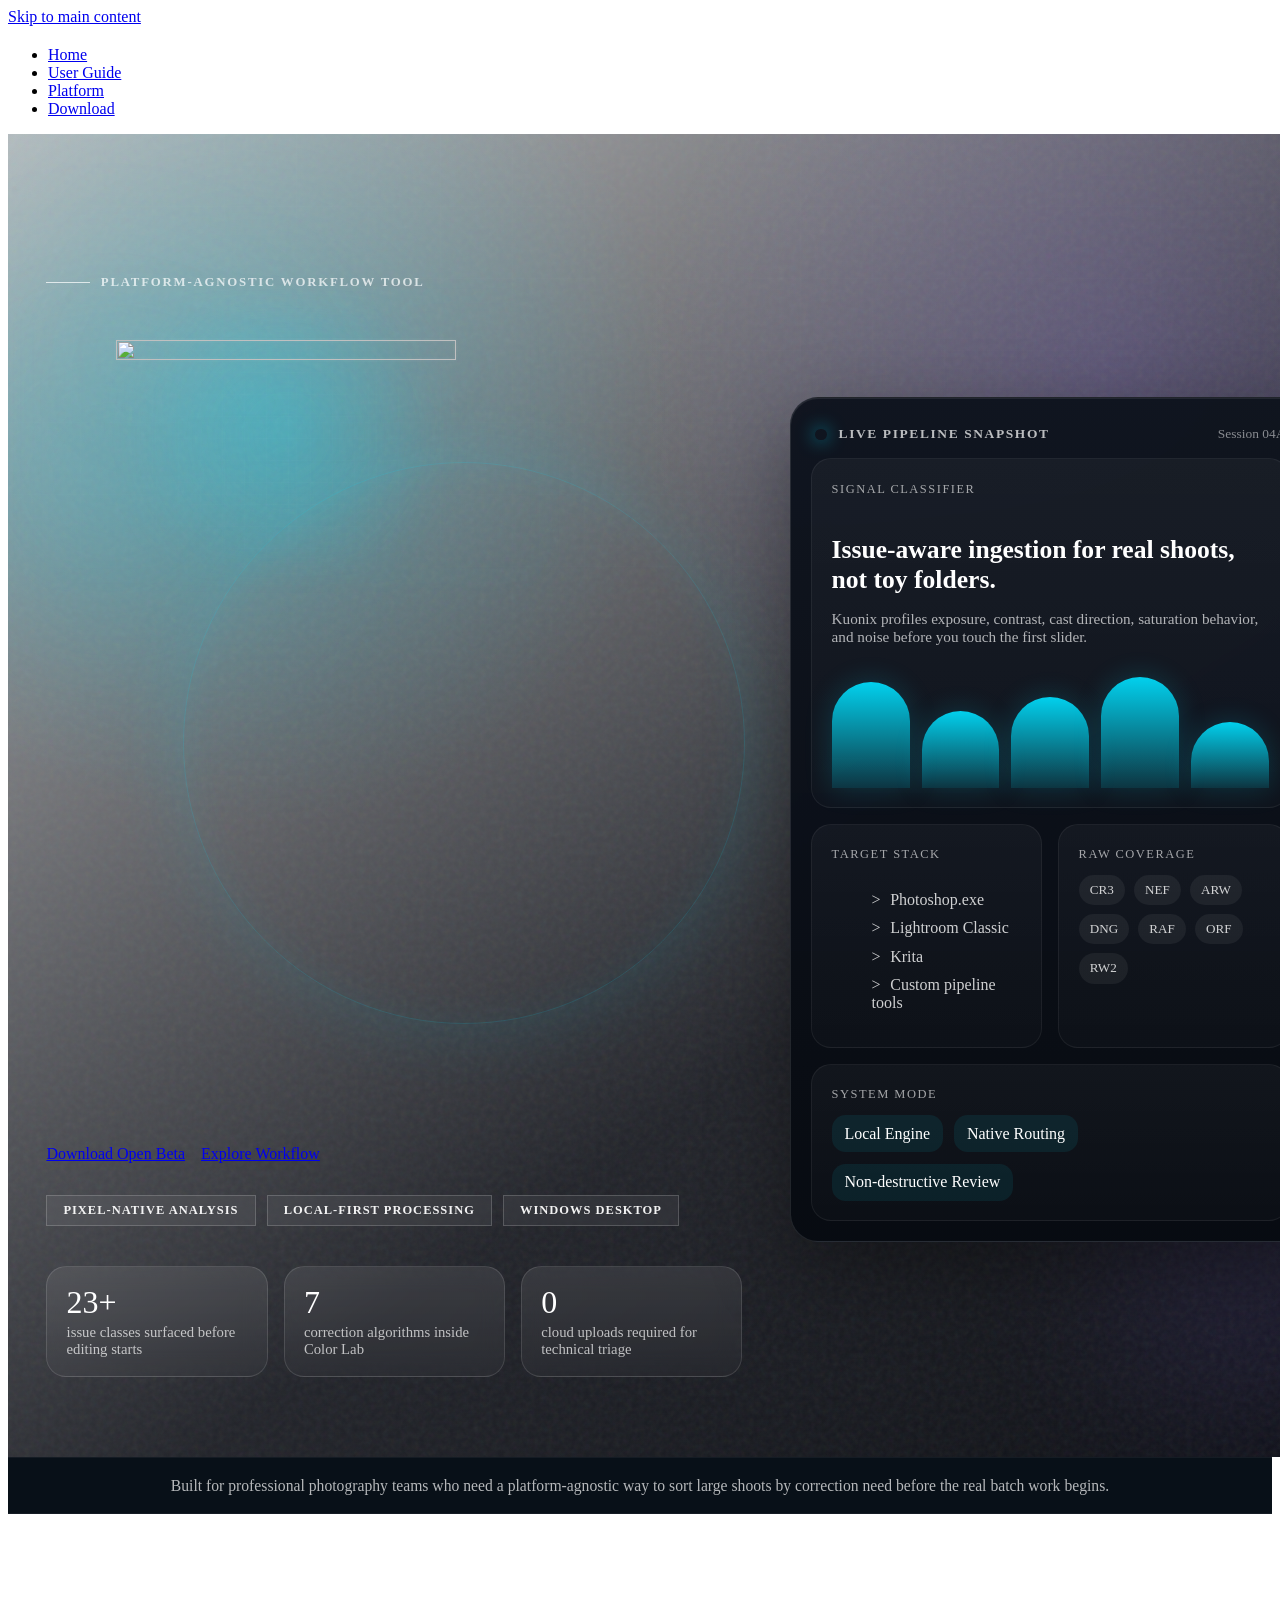
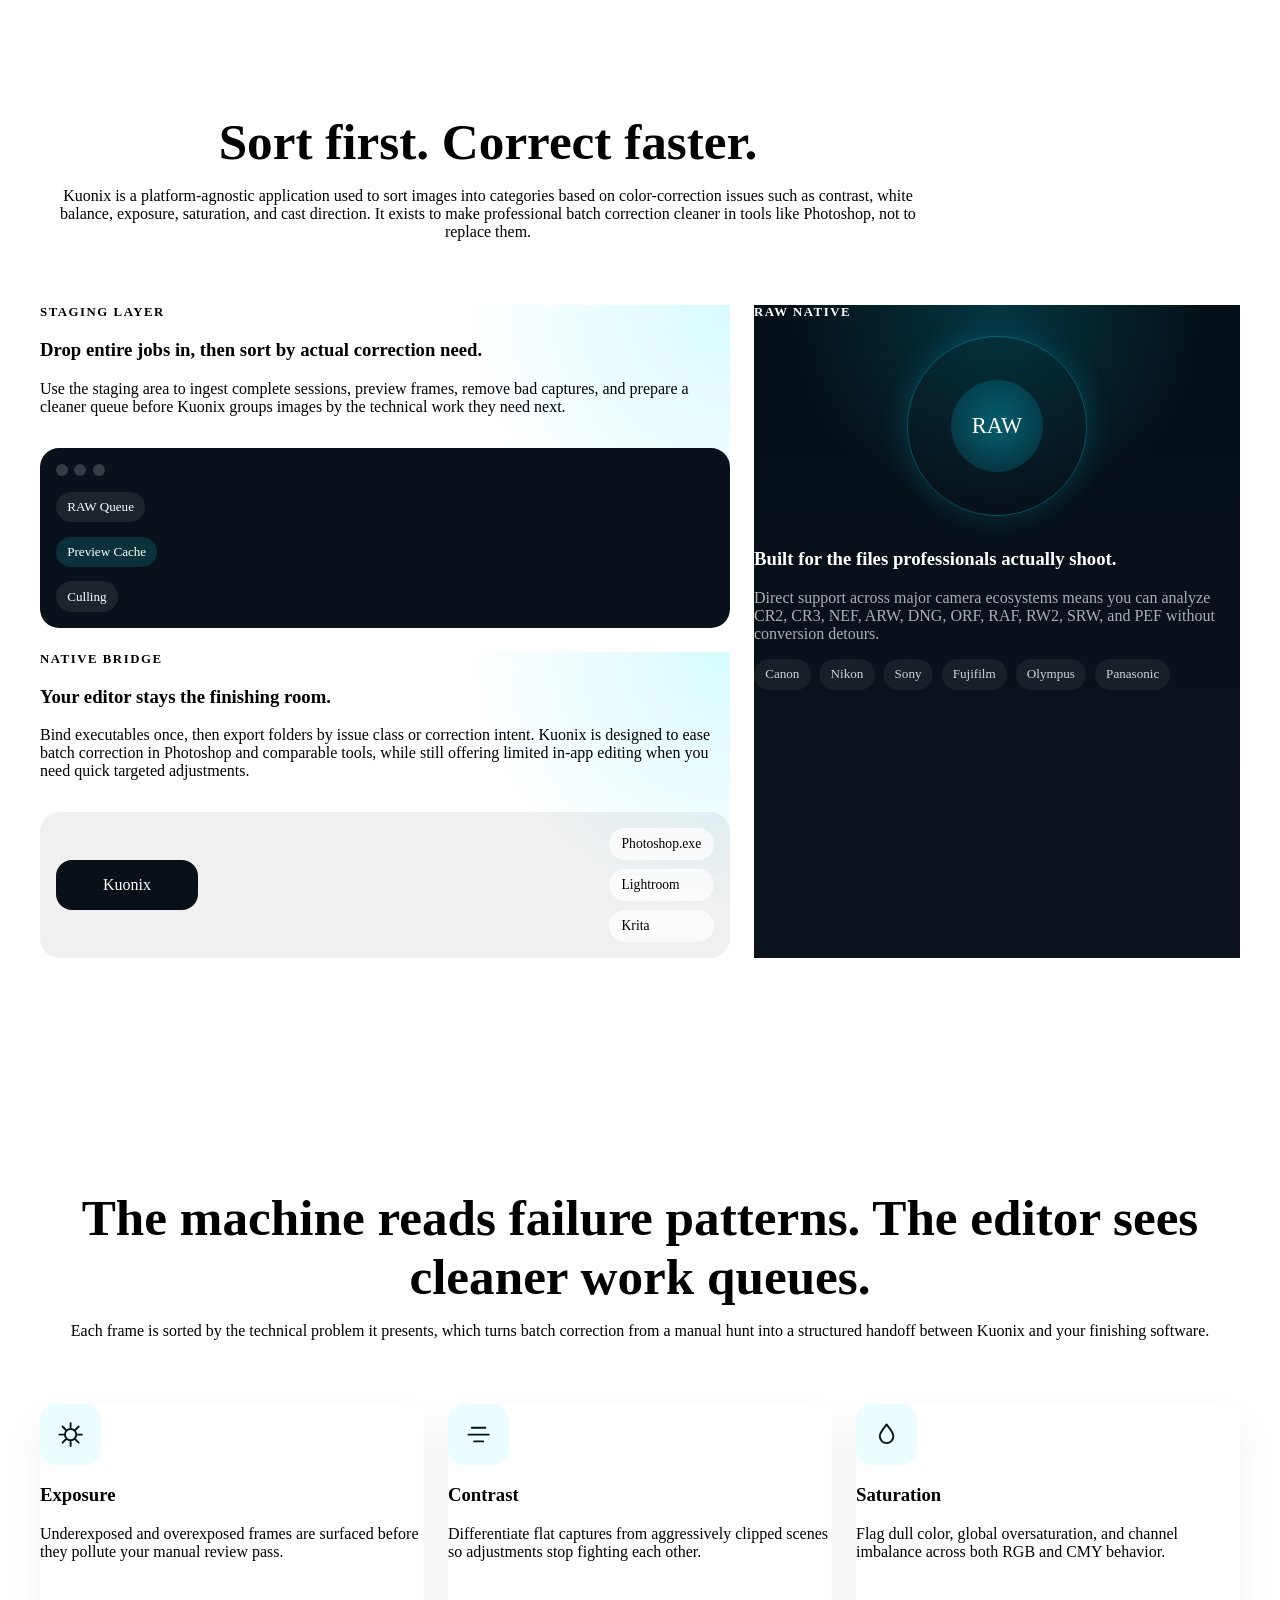
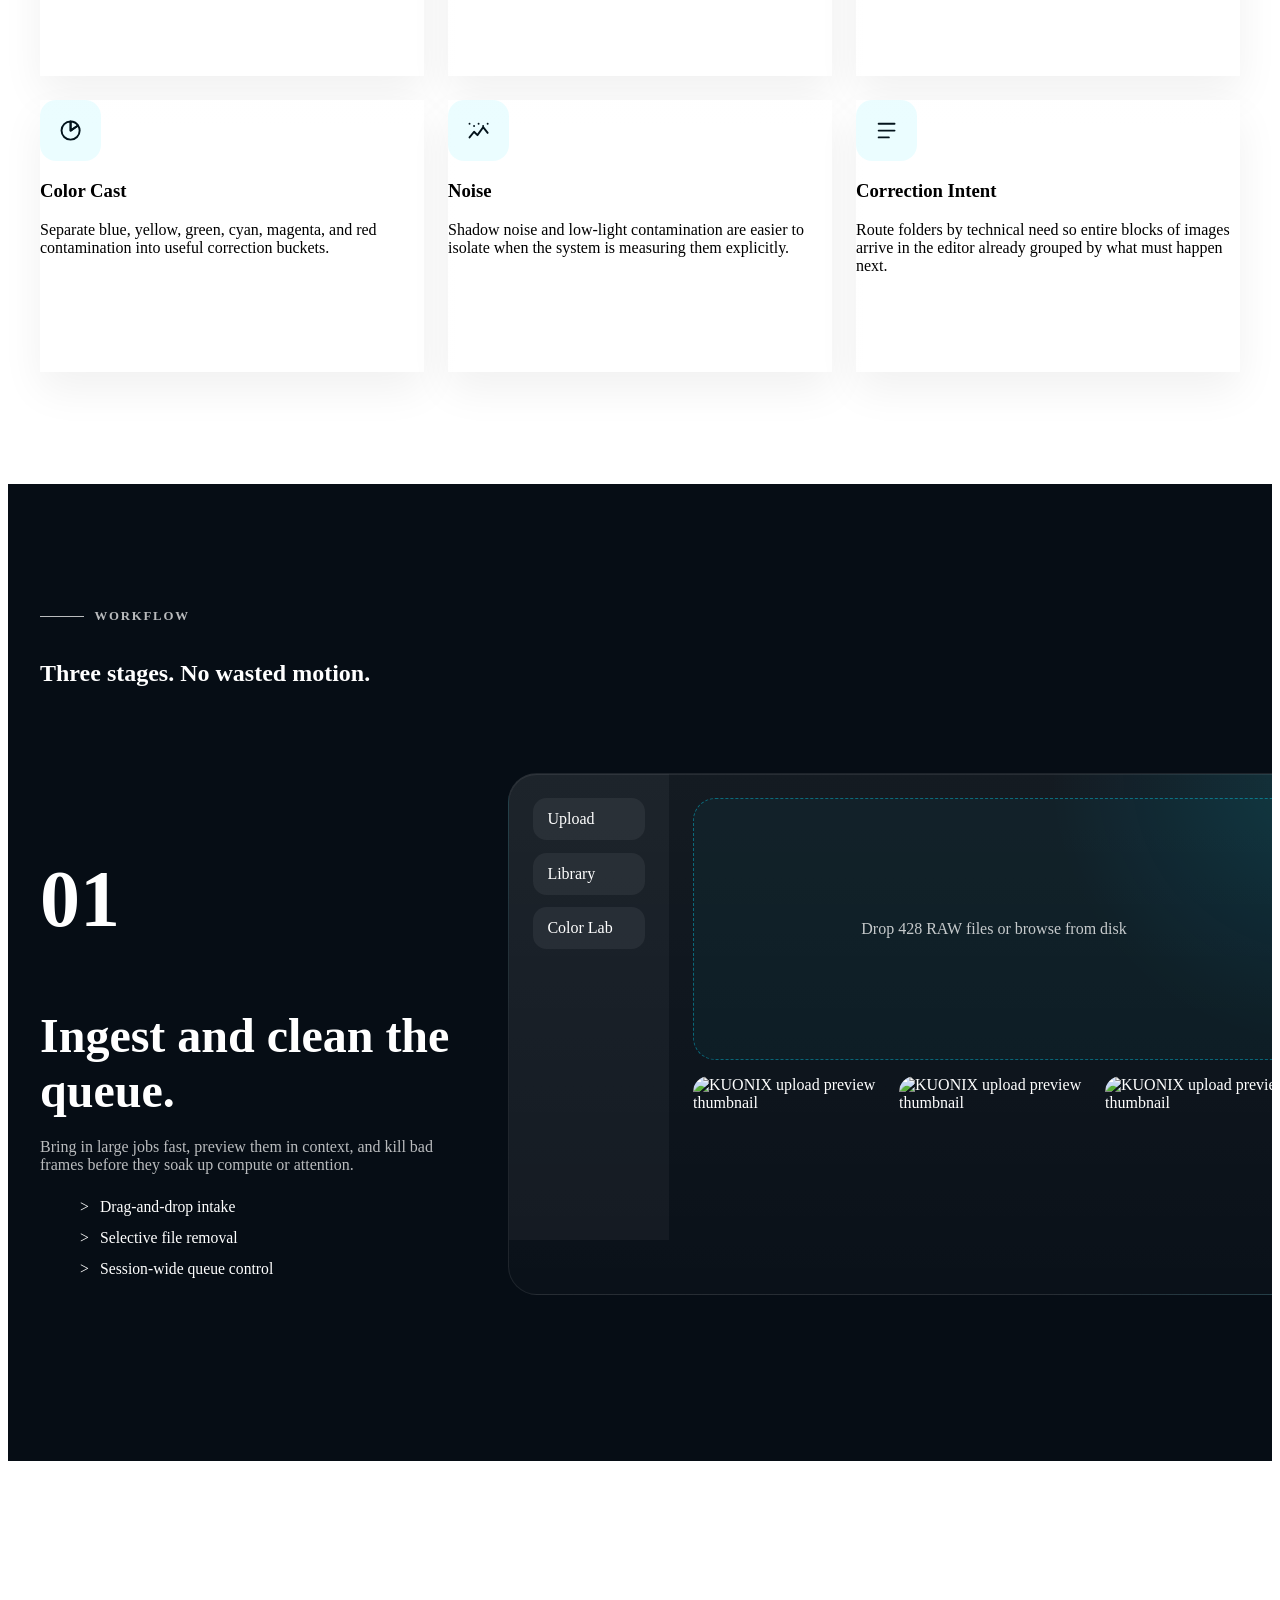
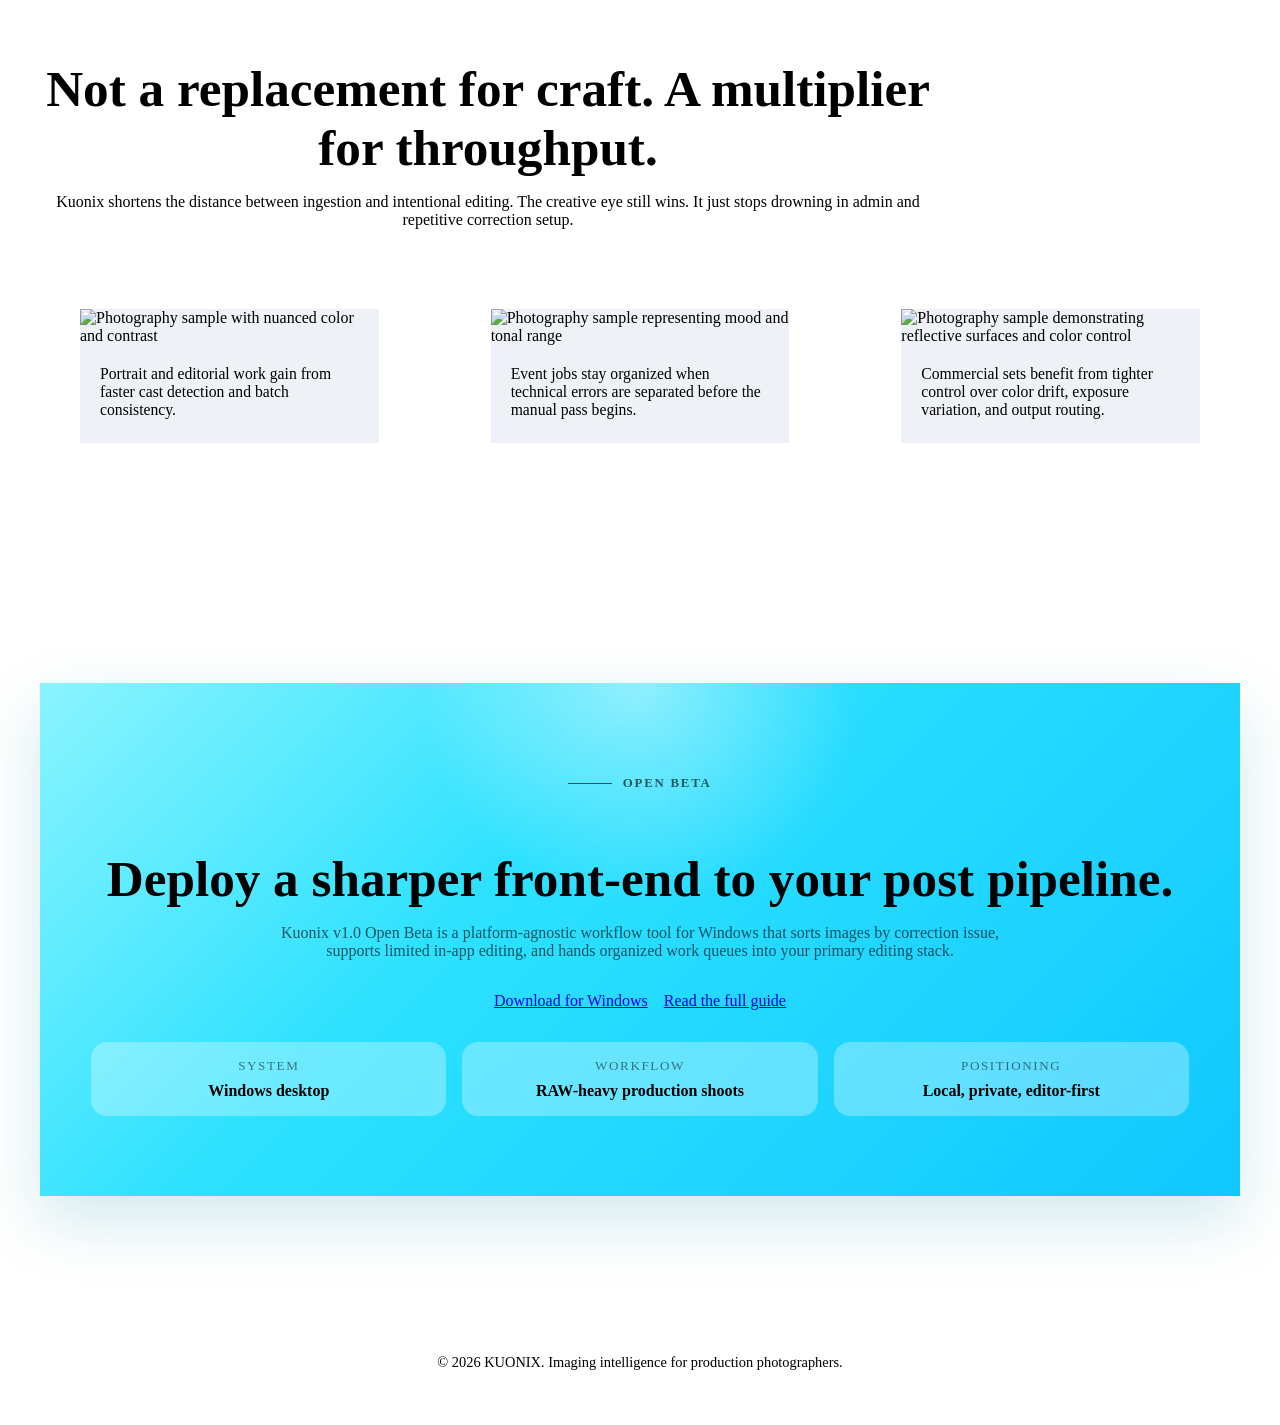
==== index.html @ bd57947f "Refine hero logo animation" ====
<!DOCTYPE html>
<html lang="en">
<head>
    <meta charset="UTF-8">
    <meta name="viewport" content="width=device-width, initial-scale=1.0">

    <meta name="description" content="KUONIX is a platform-agnostic application that sorts images by color-correction needs such as contrast and white balance, helping professional photographers accelerate batch workflows in tools like Photoshop.">
    <meta name="keywords" content="photography workflow, batch correction, photo triage, image analysis, RAW workflow, photographer software">
    <meta name="author" content="KUONIX">
    <meta name="robots" content="index, follow">

    <meta property="og:type" content="website">
    <meta property="og:url" content="https://kuonix.app/">
    <meta property="og:title" content="KUONIX | Imaging Intelligence for High-Volume Photography">
    <meta property="og:description" content="A local-first desktop system for technical triage, issue-aware sorting, and precision correction workflows.">
    <meta property="og:image" content="https://kuonix.app/assets/images/hero/aurora.png">

    <meta property="twitter:card" content="summary_large_image">
    <meta property="twitter:url" content="https://kuonix.app/">
    <meta property="twitter:title" content="KUONIX | Imaging Intelligence for High-Volume Photography">
    <meta property="twitter:description" content="Move from RAW ingestion to editor-ready folders with issue-aware automation.">
    <meta property="twitter:image" content="https://kuonix.app/assets/images/hero/aurora.png">

    <link rel="icon" type="image/x-icon" href="assets/icons/favicon.ico">
    <link rel="icon" type="image/png" sizes="32x32" href="assets/icons/favicon-32x32.png">
    <link rel="icon" type="image/png" sizes="16x16" href="assets/icons/favicon-16x16.png">
    <link rel="apple-touch-icon" href="assets/icons/apple-touch-icon.png">

    <title>KUONIX | Imaging Intelligence for High-Volume Photography</title>

    <link rel="preconnect" href="https://fonts.googleapis.com">
    <link rel="preconnect" href="https://fonts.gstatic.com" crossorigin>
    <link href="https://fonts.googleapis.com/css2?family=Manrope:wght@400;500;600;700;800&family=Sora:wght@500;600;700;800&display=swap" rel="stylesheet">

    <link rel="preload" href="assets/css/main.css" as="style">
    <link rel="preconnect" href="https://cdnjs.cloudflare.com">
    <link rel="dns-prefetch" href="https://cdnjs.cloudflare.com">

    <link rel="stylesheet" href="assets/css/main.css">
    <link rel="stylesheet" href="assets/css/components.css">
    <link rel="stylesheet" href="assets/css/layouts.css">

    <script src="https://cdnjs.cloudflare.com/ajax/libs/gsap/3.12.5/gsap.min.js"
            integrity="sha512-7eHRwcbYkK4d9g/6tD/mhkf++eoTHwpNM9woBxtPUBWm67zeAfFC+HrdoE2GanKeocly/VxeLvIqwvCdk7qScg=="
            crossorigin="anonymous"
            defer></script>
    <script src="https://cdnjs.cloudflare.com/ajax/libs/gsap/3.12.5/ScrollTrigger.min.js"
            integrity="sha512-onMTRKJBKz8M1TnqqDuGBlowlH0ohFzMXYRNebz+yOcc5TQr/zAKsthzhuv0hiyUKEiQEQXEynnXCvNTOk50dg=="
            crossorigin="anonymous"
            defer></script>
    <script type="module" src="assets/js/main.js"></script>

    <script type="application/ld+json">
    {
        "@context": "https://schema.org",
        "@type": "SoftwareApplication",
        "name": "KUONIX",
        "applicationCategory": "DesignApplication",
        "operatingSystem": "Windows",
        "offers": {
            "@type": "Offer",
            "price": "0",
            "priceCurrency": "USD"
        },
        "description": "Platform-agnostic image sorting and correction support for professional photography workflows.",
        "featureList": [
            "Issue-aware batch triage",
            "RAW workflow support",
            "Color correction algorithms",
            "Native editor routing",
            "Local processing pipeline"
        ]
    }
    </script>
</head>
<body>
    <a href="#main-content" class="skip-to-content">Skip to main content</a>

    <nav class="blend-mode site-nav" aria-label="Main navigation" role="navigation">
        <h1 class="logo" aria-label="KUONIX Home">
            <a href="index.html" class="logo-link logo-link--ghost" aria-label="KUONIX Home"></a>
        </h1>
        <ul class="nav-links" role="list">
            <li><a href="index.html" class="nav-link" aria-current="page">Home</a></li>
            <li><a href="guide.html" class="nav-link">User Guide</a></li>
            <li><a href="#platform" class="nav-link">Platform</a></li>
            <li><a href="#download" class="nav-link">Download</a></li>
        </ul>
    </nav>

    <main id="main-content">
        <section class="hero-section" aria-labelledby="hero-heading">
            <div class="hero-bg" aria-hidden="true"></div>
            <div class="hero-gradient" aria-hidden="true"></div>
            <div class="hero-noise" aria-hidden="true"></div>
            <div class="hero-gridlines" aria-hidden="true"></div>
            <div class="hero-orbs" aria-hidden="true">
                <span class="hero-orb hero-orb--a"></span>
                <span class="hero-orb hero-orb--b"></span>
            </div>
            <div class="hero-glow-ring" aria-hidden="true"></div>

            <div class="hero-content">
                <p class="eyebrow">Platform-Agnostic Workflow Tool</p>
                <div class="hero-mark">
                    <div class="hero-logo-float hero-logo-system" aria-hidden="true">
                        <span class="hero-logo-echo hero-logo-echo--a"></span>
                        <span class="hero-logo-echo hero-logo-echo--b"></span>
                        <span class="hero-logo-grid"></span>
                        <span class="hero-logo-beam"></span>
                        <div class="hero-logo-particles">
                            <span class="hero-particle"></span>
                            <span class="hero-particle"></span>
                            <span class="hero-particle"></span>
                            <span class="hero-particle"></span>
                            <span class="hero-particle"></span>
                            <span class="hero-particle"></span>
                            <span class="hero-particle"></span>
                            <span class="hero-particle"></span>
                            <span class="hero-particle"></span>
                            <span class="hero-particle"></span>
                            <span class="hero-particle"></span>
                            <span class="hero-particle"></span>
                        </div>
                        <img class="hero-logo-img hero-logo-img--ghost" src="assets/icons/kuonix.svg" alt="" width="400" height="225" decoding="async">
                        <img class="hero-logo-img" src="assets/icons/kuonix.svg" alt="" width="400" height="225" decoding="async">
                    </div>
                </div>
                <h2 id="hero-heading" class="hero-title">Turn Massive RAW Dumps Into Precision Work Queues.</h2>
                <p class="hero-subtitle">KUONIX sorts images into correction categories like contrast, white balance, exposure, and color cast so professional photographers can move faster through batch workflows in Photoshop and other finishing tools, while still having limited editing controls inside Kuonix itself.</p>
                <div class="hero-actions">
                    <a href="#download" class="btn btn--primary btn--lg">Download Open Beta</a>
                    <a href="guide.html" class="btn btn--secondary btn--lg">Explore Workflow</a>
                </div>
                <p class="hero-tagline">
                    <span class="hero-pill">Pixel-native analysis</span>
                    <span class="hero-pill">Local-first processing</span>
                    <span class="hero-pill">Windows desktop</span>
                </p>

                <div class="hero-metrics" data-reveal="up">
                    <div class="metric-card">
                        <span class="metric-value">23+</span>
                        <span class="metric-label">issue classes surfaced before editing starts</span>
                    </div>
                    <div class="metric-card">
                        <span class="metric-value">7</span>
                        <span class="metric-label">correction algorithms inside Color Lab</span>
                    </div>
                    <div class="metric-card">
                        <span class="metric-value">0</span>
                        <span class="metric-label">cloud uploads required for technical triage</span>
                    </div>
                </div>
            </div>

            <div class="hero-dashboard tech-panel" data-reveal="up">
                <div class="panel-header">
                    <span class="panel-dot"></span>
                    <span class="panel-title">Live Pipeline Snapshot</span>
                    <span class="panel-meta">Session 04A</span>
                </div>
                <div class="dashboard-grid">
                    <article class="dashboard-module dashboard-module--wide">
                        <div class="module-label">Signal Classifier</div>
                        <h3>Issue-aware ingestion for real shoots, not toy folders.</h3>
                        <p>Kuonix profiles exposure, contrast, cast direction, saturation behavior, and noise before you touch the first slider.</p>
                        <div class="signal-bars" aria-hidden="true">
                            <span style="--signal: 88%"></span>
                            <span style="--signal: 64%"></span>
                            <span style="--signal: 76%"></span>
                            <span style="--signal: 92%"></span>
                            <span style="--signal: 55%"></span>
                        </div>
                    </article>
                    <article class="dashboard-module">
                        <div class="module-label">Target Stack</div>
                        <ul class="module-list">
                            <li>Photoshop.exe</li>
                            <li>Lightroom Classic</li>
                            <li>Krita</li>
                            <li>Custom pipeline tools</li>
                        </ul>
                    </article>
                    <article class="dashboard-module">
                        <div class="module-label">RAW Coverage</div>
                        <div class="format-cluster">
                            <span>CR3</span><span>NEF</span><span>ARW</span><span>DNG</span><span>RAF</span><span>ORF</span><span>RW2</span>
                        </div>
                    </article>
                    <article class="dashboard-module dashboard-module--strip">
                        <div class="module-label">System Mode</div>
                        <div class="status-strip">
                            <span>Local Engine</span>
                            <span>Native Routing</span>
                            <span>Non-destructive Review</span>
                        </div>
                    </article>
                </div>
            </div>
        </section>

        <section class="trust-band" aria-label="Product positioning">
            <p>Built for professional photography teams who need a platform-agnostic way to sort large shoots by correction need before the real batch work begins.</p>
        </section>

        <section id="platform" class="hook-section" aria-labelledby="platform-heading">
            <div class="section-header reveal-on-scroll section-header--left">
                <p class="eyebrow">Core Positioning</p>
                <h2 id="platform-heading">Sort first. Correct faster.</h2>
                <p>Kuonix is a platform-agnostic application used to sort images into categories based on color-correction issues such as contrast, white balance, exposure, saturation, and cast direction. It exists to make professional batch correction cleaner in tools like Photoshop, not to replace them.</p>
            </div>

            <div class="bento-grid bento-grid--premium">
                <article class="bento-card card-large tech-card" data-reveal="up">
                    <div class="card-kicker">Staging Layer</div>
                    <h3>Drop entire jobs in, then sort by actual correction need.</h3>
                    <p>Use the staging area to ingest complete sessions, preview frames, remove bad captures, and prepare a cleaner queue before Kuonix groups images by the technical work they need next.</p>
                    <div class="mock-console">
                        <div class="mock-console__top">
                            <span></span><span></span><span></span>
                        </div>
                        <div class="mock-console__body">
                            <div class="mock-row">
                                <span class="mock-chip">RAW Queue</span>
                                <span class="mock-line" style="--w: 74%"></span>
                            </div>
                            <div class="mock-row">
                                <span class="mock-chip mock-chip--accent">Preview Cache</span>
                                <span class="mock-line" style="--w: 91%"></span>
                            </div>
                            <div class="mock-row">
                                <span class="mock-chip">Culling</span>
                                <span class="mock-line" style="--w: 53%"></span>
                            </div>
                        </div>
                    </div>
                </article>

                <article class="bento-card card-tall tech-card tech-card--dark" data-reveal="up">
                    <div class="card-kicker">RAW Native</div>
                    <div class="raw-orbit" aria-hidden="true">
                        <span class="raw-orbit__ring"></span>
                        <span class="raw-orbit__core">RAW</span>
                    </div>
                    <h3>Built for the files professionals actually shoot.</h3>
                    <p>Direct support across major camera ecosystems means you can analyze CR2, CR3, NEF, ARW, DNG, ORF, RAF, RW2, SRW, and PEF without conversion detours.</p>
                    <div class="format-stack">
                        <span>Canon</span>
                        <span>Nikon</span>
                        <span>Sony</span>
                        <span>Fujifilm</span>
                        <span>Olympus</span>
                        <span>Panasonic</span>
                    </div>
                </article>

                <article class="bento-card card-small tech-card" data-reveal="up">
                    <div class="card-kicker">Native Bridge</div>
                    <h3>Your editor stays the finishing room.</h3>
                    <p>Bind executables once, then export folders by issue class or correction intent. Kuonix is designed to ease batch correction in Photoshop and comparable tools, while still offering limited in-app editing when you need quick targeted adjustments.</p>
                    <div class="route-panel">
                        <div class="route-node">
                            <span>Kuonix</span>
                        </div>
                        <div class="route-link"></div>
                        <div class="route-destinations">
                            <span>Photoshop.exe</span>
                            <span>Lightroom</span>
                            <span>Krita</span>
                        </div>
                    </div>
                </article>
            </div>
        </section>

        <section class="signal-section" aria-labelledby="signals-heading">
            <div class="section-header reveal-on-scroll">
                <p class="eyebrow">Detection Matrix</p>
                <h2 id="signals-heading">The machine reads failure patterns. The editor sees cleaner work queues.</h2>
                <p>Each frame is sorted by the technical problem it presents, which turns batch correction from a manual hunt into a structured handoff between Kuonix and your finishing software.</p>
            </div>

            <div class="issue-grid">
                <article class="issue-card issue-card--premium" data-reveal="up">
                    <div class="issue-icon">
                        <svg viewBox="0 0 24 24" aria-hidden="true"><path d="M12 2v4M12 18v4M4.9 4.9l2.8 2.8M16.3 16.3l2.8 2.8M2 12h4M18 12h4M4.9 19.1l2.8-2.8M16.3 7.7l2.8-2.8M12 7a5 5 0 1 0 0 10a5 5 0 0 0 0-10Z"/></svg>
                    </div>
                    <h3>Exposure</h3>
                    <p>Underexposed and overexposed frames are surfaced before they pollute your manual review pass.</p>
                </article>
                <article class="issue-card issue-card--premium" data-reveal="up">
                    <div class="issue-icon">
                        <svg viewBox="0 0 24 24" aria-hidden="true"><path d="M3 12h18M6 6h12M8 18h8"/></svg>
                    </div>
                    <h3>Contrast</h3>
                    <p>Differentiate flat captures from aggressively clipped scenes so adjustments stop fighting each other.</p>
                </article>
                <article class="issue-card issue-card--premium" data-reveal="up">
                    <div class="issue-icon">
                        <svg viewBox="0 0 24 24" aria-hidden="true"><path d="M12 3c3 4 6 7.2 6 10.5A6 6 0 0 1 6 13.5C6 10.2 9 7 12 3Z"/></svg>
                    </div>
                    <h3>Saturation</h3>
                    <p>Flag dull color, global oversaturation, and channel imbalance across both RGB and CMY behavior.</p>
                </article>
                <article class="issue-card issue-card--premium" data-reveal="up">
                    <div class="issue-icon">
                        <svg viewBox="0 0 24 24" aria-hidden="true"><path d="M12 4a8 8 0 1 0 8 8c0-1.7-.5-3.2-1.4-4.5L12 12V4Z"/><path d="M12 4v8l6.6-4.5A8 8 0 0 0 12 4Z"/></svg>
                    </div>
                    <h3>Color Cast</h3>
                    <p>Separate blue, yellow, green, cyan, magenta, and red contamination into useful correction buckets.</p>
                </article>
                <article class="issue-card issue-card--premium" data-reveal="up">
                    <div class="issue-icon">
                        <svg viewBox="0 0 24 24" aria-hidden="true"><path d="M4 18l4-5l3 3l5-7l4 5"/><path d="M4 6h.01M8 8h.01M12 6h.01M16 8h.01M20 6h.01"/></svg>
                    </div>
                    <h3>Noise</h3>
                    <p>Shadow noise and low-light contamination are easier to isolate when the system is measuring them explicitly.</p>
                </article>
                <article class="issue-card issue-card--premium" data-reveal="up">
                    <div class="issue-icon">
                        <svg viewBox="0 0 24 24" aria-hidden="true"><path d="M5 6h14M5 12h14M5 18h9"/></svg>
                    </div>
                    <h3>Correction Intent</h3>
                    <p>Route folders by technical need so entire blocks of images arrive in the editor already grouped by what must happen next.</p>
                </article>
            </div>
        </section>

        <section class="workflow-section workflow-section--premium" aria-labelledby="workflow-heading">
            <div class="workflow-intro reveal-on-scroll">
                <p class="eyebrow">Workflow</p>
                <h2 id="workflow-heading">Three stages. No wasted motion.</h2>
            </div>
            <div class="workflow-container">
                <article class="workflow-step">
                    <div class="step-content">
                        <div class="step-text">
                            <h3>01</h3>
                            <h4>Ingest and clean the queue.</h4>
                            <p>Bring in large jobs fast, preview them in context, and kill bad frames before they soak up compute or attention.</p>
                            <ul class="step-list">
                                <li>Drag-and-drop intake</li>
                                <li>Selective file removal</li>
                                <li>Session-wide queue control</li>
                            </ul>
                        </div>
                        <div class="step-visual step-visual--panel">
                            <div class="workflow-ui">
                                <div class="workflow-ui__sidebar">
                                    <span>Upload</span>
                                    <span>Library</span>
                                    <span>Color Lab</span>
                                </div>
                                <div class="workflow-ui__main">
                                    <div class="dropzone-shell">Drop 428 RAW files or browse from disk</div>
                                    <div class="thumb-strip">
                                        <img src="assets/images/gallery/baker.jpg" alt="KUONIX upload preview thumbnail">
                                        <img src="assets/images/gallery/flower.jpg" alt="KUONIX upload preview thumbnail">
                                        <img src="assets/images/gallery/street.jpg" alt="KUONIX upload preview thumbnail">
                                    </div>
                                </div>
                            </div>
                        </div>
                    </div>
                </article>
                <article class="workflow-step">
                    <div class="step-content">
                        <div class="step-text">
                            <h3>02</h3>
                            <h4>Detect and separate technical problems.</h4>
                            <p>Kuonix inspects the pixels, assigns issue classes, and turns a massive unstructured folder into manageable groups.</p>
                            <ul class="step-list">
                                <li>Issue overlays on thumbnails</li>
                                <li>Category-aware batch sorting</li>
                                <li>Fast review by correction need</li>
                            </ul>
                        </div>
                        <div class="step-visual step-visual--panel">
                            <div class="analysis-board">
                                <div class="analysis-board__head">
                                    <span>Image Diagnostics</span>
                                    <span>248 frames classified</span>
                                </div>
                                <div class="analysis-tags">
                                    <span>Underexposed</span>
                                    <span>Blue Cast</span>
                                    <span>Noise</span>
                                    <span>Low Contrast</span>
                                </div>
                                <div class="analysis-grid">
                                    <img src="assets/images/gallery/transfer.jpg" alt="KUONIX classified image">
                                    <img src="assets/images/gallery/on car.jpg" alt="KUONIX classified image">
                                    <img src="assets/images/gallery/street.jpg" alt="KUONIX classified image">
                                    <img src="assets/images/gallery/flower.jpg" alt="KUONIX classified image">
                                </div>
                            </div>
                        </div>
                    </div>
                </article>
                <article class="workflow-step">
                    <div class="step-content">
                        <div class="step-text">
                            <h3>03</h3>
                            <h4>Route the right folders into the right finishers.</h4>
                            <p>Export into issue-specific folders and open them directly in native editing software with launch preferences already configured.</p>
                            <ul class="step-list">
                                <li>Issue-specific folder output</li>
                                <li>Native executable binding</li>
                                <li>Optional admin launch mode</li>
                            </ul>
                        </div>
                        <div class="step-visual step-visual--panel">
                            <div class="export-grid">
                                <div class="export-card">
                                    <span class="export-card__title">Destination</span>
                                    <strong>D:\Clients\Mayfair\Sorted</strong>
                                </div>
                                <div class="export-card">
                                    <span class="export-card__title">Editor Path</span>
                                    <strong>C:\Program Files\Adobe\Photoshop\photoshop.exe</strong>
                                </div>
                                <div class="export-card export-card--accent">
                                    <span class="export-card__title">Output Schema</span>
                                    <strong>Exposure / Cast / Noise / Saturation</strong>
                                </div>
                            </div>
                        </div>
                    </div>
                </article>
            </div>
        </section>

        <section class="gallery-section" aria-labelledby="gallery-heading">
            <div class="section-header reveal-on-scroll section-header--left">
                <p class="eyebrow">Visual Outcome</p>
                <h2 id="gallery-heading">Not a replacement for craft. A multiplier for throughput.</h2>
                <p>Kuonix shortens the distance between ingestion and intentional editing. The creative eye still wins. It just stops drowning in admin and repetitive correction setup.</p>
            </div>

            <div class="gallery-grid gallery-grid--triple">
                <figure class="gallery-img gallery-img--captioned" data-reveal="up">
                    <img src="assets/images/gallery/flower.jpg" alt="Photography sample with nuanced color and contrast">
                    <figcaption>Portrait and editorial work gain from faster cast detection and batch consistency.</figcaption>
                </figure>
                <figure class="gallery-img gallery-img--captioned" data-reveal="up">
                    <img src="assets/images/gallery/transfer.jpg" alt="Photography sample representing mood and tonal range">
                    <figcaption>Event jobs stay organized when technical errors are separated before the manual pass begins.</figcaption>
                </figure>
                <figure class="gallery-img gallery-img--captioned" data-reveal="up">
                    <img src="assets/images/gallery/on car.jpg" alt="Photography sample demonstrating reflective surfaces and color control">
                    <figcaption>Commercial sets benefit from tighter control over color drift, exposure variation, and output routing.</figcaption>
                </figure>
            </div>
        </section>

        <section class="download-section" id="download" aria-labelledby="download-heading">
            <div class="cta-box reveal-on-scroll scroll-target">
                <p class="eyebrow eyebrow--dark">Open Beta</p>
                <h2 id="download-heading" class="cta-box__title">Deploy a sharper front-end to your post pipeline.</h2>
                <p class="cta-box__lede">Kuonix v1.0 Open Beta is a platform-agnostic workflow tool for Windows that sorts images by correction issue, supports limited in-app editing, and hands organized work queues into your primary editing stack.</p>
                <div class="hero-actions hero-actions--center">
                    <a href="#" class="cta-btn cta-btn--pulse">Download for Windows</a>
                    <a href="guide.html" class="btn btn--ghost-dark">Read the full guide</a>
                </div>
                <div class="requirements-grid">
                    <div>
                        <span class="requirements-label">System</span>
                        <strong>Windows desktop</strong>
                    </div>
                    <div>
                        <span class="requirements-label">Workflow</span>
                        <strong>RAW-heavy production shoots</strong>
                    </div>
                    <div>
                        <span class="requirements-label">Positioning</span>
                        <strong>Local, private, editor-first</strong>
                    </div>
                </div>
            </div>
        </section>
    </main>

    <footer class="site-footer" role="contentinfo">
        <p>&copy; 2026 KUONIX. Imaging intelligence for production photographers.</p>
    </footer>
</body>
</html>
---- assets/css/layouts.css ----
/* ===== KUONIX LAYOUTS ===== */
/* Page-specific layout styles */

.eyebrow {
    display: inline-flex;
    align-items: center;
    gap: 0.65rem;
    margin-bottom: 1rem;
    font-size: 0.8rem;
    font-weight: 700;
    letter-spacing: 0.14em;
    text-transform: uppercase;
    color: rgba(255, 255, 255, 0.72);
}

.eyebrow::before {
    content: '';
    width: 2.75rem;
    height: 1px;
    background: currentColor;
}

.eyebrow--dark {
    color: rgba(0, 0, 0, 0.6);
}

.section-header--left {
    text-align: left;
    max-width: 56rem;
}

.site-footer {
    text-align: center;
    padding: 2rem;
    color: var(--text-muted);
    font-size: 0.9rem;
}

/* ===== HERO SECTION ===== */
.hero-section {
    min-height: 100vh;
    min-height: 100dvh;
    width: 100%;
    display: grid;
    grid-template-columns: minmax(0, 1.1fr) minmax(360px, 520px);
    gap: 3rem;
    align-items: center;
    position: relative;
    overflow: hidden;
    color: white;
    padding: 8rem clamp(1.5rem, 3vw, 3rem) 5rem;
}

.hero-bg {
    position: absolute;
    inset: 0;
    background-image: url('../images/hero/aurora.png');
    background-size: cover;
    background-position: center;
    background-repeat: no-repeat;
    z-index: 1;
    filter: brightness(0.35) saturate(1.15);
    transform: scale(1.04);
}

.hero-gradient {
    position: absolute;
    inset: 0;
    z-index: 2;
    background:
        radial-gradient(circle at 18% 20%, rgba(0, 224, 255, 0.22) 0%, transparent 28%),
        radial-gradient(circle at 82% 18%, rgba(142, 99, 255, 0.18) 0%, transparent 30%),
        linear-gradient(145deg, rgba(6, 9, 16, 0.28) 0%, rgba(3, 5, 12, 0.88) 64%, rgba(2, 4, 10, 0.96) 100%);
    pointer-events: none;
}

.hero-noise {
    position: absolute;
    inset: 0;
    z-index: 3;
    opacity: 0.07;
    pointer-events: none;
    background-image: url("data:image/svg+xml,%3Csvg viewBox='0 0 256 256' xmlns='http://www.w3.org/2000/svg'%3E%3Cfilter id='n'%3E%3CfeTurbulence type='fractalNoise' baseFrequency='0.85' numOctaves='4' stitchTiles='stitch'/%3E%3C/filter%3E%3Crect width='100%25' height='100%25' filter='url(%23n)'/%3E%3C/svg%3E");
}

.hero-gridlines {
    position: absolute;
    inset: 0;
    z-index: 3;
    opacity: 0.18;
    background-image:
        linear-gradient(rgba(255, 255, 255, 0.06) 1px, transparent 1px),
        linear-gradient(90deg, rgba(255, 255, 255, 0.06) 1px, transparent 1px);
    background-size: 72px 72px;
    mask-image: linear-gradient(180deg, rgba(0, 0, 0, 0.9), transparent 85%);
    pointer-events: none;
}

.hero-orbs {
    position: absolute;
    inset: 0;
    z-index: 4;
    pointer-events: none;
    overflow: hidden;
}

.hero-orb {
    position: absolute;
    border-radius: 50%;
    filter: blur(90px);
    opacity: 0.55;
    animation: hero-orb-drift 18s ease-in-out infinite;
}

.hero-orb--a {
    width: min(55vw, 420px);
    height: min(55vw, 420px);
    top: 10%;
    left: -8%;
    background: radial-gradient(circle, rgba(0, 224, 255, 0.45) 0%, transparent 70%);
}

.hero-orb--b {
    width: min(45vw, 360px);
    height: min(45vw, 360px);
    bottom: 0;
    right: -6%;
    background: radial-gradient(circle, rgba(143, 110, 255, 0.38) 0%, transparent 70%);
    animation-delay: -7s;
    animation-duration: 22s;
}

@keyframes hero-orb-drift {
    0%, 100% { transform: translate(0, 0) scale(1); }
    50% { transform: translate(4%, 6%) scale(1.08); }
}

.hero-glow-ring {
    position: absolute;
    width: min(72vw, 560px);
    height: min(72vw, 560px);
    border-radius: 50%;
    z-index: 5;
    top: 46%;
    left: 34%;
    transform: translate(-50%, -50%);
    border: 1px solid rgba(0, 224, 255, 0.22);
    box-shadow:
        0 0 80px rgba(0, 224, 255, 0.15),
        inset 0 0 40px rgba(0, 224, 255, 0.08);
    pointer-events: none;
    opacity: 0.72;
    animation: hero-ring-pulse 3.4s ease-in-out infinite;
}

@keyframes hero-ring-pulse {
    0%, 100% {
        transform: translate(-50%, -50%) scale(1);
        opacity: 0.52;
    }
    50% {
        transform: translate(-50%, -50%) scale(1.07);
        opacity: 0.78;
    }
}

.hero-content,
.hero-dashboard {
    z-index: 6;
    position: relative;
}

.hero-content {
    max-width: 48rem;
}

.hero-mark {
    margin-bottom: 2rem;
    display: flex;
    justify-content: flex-start;
}

.hero-logo-float {
    will-change: transform;
}

.hero-logo-system {
    position: relative;
    display: grid;
    place-items: center;
    width: min(72vw, 480px);
    min-height: 260px;
    isolation: isolate;
}

.hero-logo-echo,
.hero-logo-grid,
.hero-logo-beam,
.hero-logo-particles {
    position: absolute;
    inset: 0;
    pointer-events: none;
}

.hero-logo-echo {
    border-radius: 1.75rem;
    border: 1px solid rgba(255, 255, 255, 0.08);
    background: radial-gradient(circle, rgba(0, 224, 255, 0.12), transparent 62%);
    filter: blur(8px);
}

.hero-logo-echo--a {
    transform: scale(0.94);
}

.hero-logo-echo--b {
    transform: scale(1.08);
    border-color: rgba(0, 224, 255, 0.16);
}

.hero-logo-grid {
    opacity: 0.24;
    background-image:
        linear-gradient(rgba(255, 255, 255, 0.08) 1px, transparent 1px),
        linear-gradient(90deg, rgba(255, 255, 255, 0.08) 1px, transparent 1px);
    background-size: 22px 22px;
    mask-image: radial-gradient(circle at center, rgba(0, 0, 0, 0.95), transparent 82%);
}

.hero-logo-beam {
    left: -18%;
    right: -18%;
    width: auto;
    background: linear-gradient(90deg, transparent, rgba(255, 255, 255, 0.02), rgba(0, 224, 255, 0.3), rgba(255, 255, 255, 0.02), transparent);
    transform: skewX(-20deg) translateX(-120%);
    filter: blur(12px);
    opacity: 0.72;
}

.hero-logo-particles {
    z-index: 1;
    overflow: visible;
}

.hero-particle {
    position: absolute;
    top: 50%;
    left: 50%;
    width: 0.45rem;
    height: 0.45rem;
    margin: -0.225rem 0 0 -0.225rem;
    border-radius: 50%;
    background: radial-gradient(circle, rgba(152, 241, 255, 0.95) 0%, rgba(0, 224, 255, 0.72) 45%, rgba(0, 224, 255, 0) 72%);
    box-shadow: 0 0 14px rgba(0, 224, 255, 0.4);
    opacity: 0;
    filter: blur(0.4px);
}

.hero-logo-img {
    position: relative;
    z-index: 2;
    width: min(68vw, 340px);
    height: auto;
    filter: drop-shadow(0 0 40px rgba(0, 224, 255, 0.42)) drop-shadow(0 20px 60px rgba(0, 0, 0, 0.4));
}

.hero-logo-img--ghost {
    position: absolute;
    z-index: 1;
    opacity: 0.24;
    mix-blend-mode: screen;
    filter: blur(1.5px) drop-shadow(0 0 55px rgba(0, 224, 255, 0.3));
}

.hero-title {
    max-width: 14ch;
    font-size: clamp(3rem, 7vw, 6.25rem);
    font-weight: 800;
    margin-bottom: 1.25rem;
    opacity: 0;
    transform: translateY(50px);
    line-height: 0.98;
    text-shadow: 0 8px 40px rgba(0, 0, 0, 0.35);
}

.hero-subtitle {
    max-width: 42rem;
    font-size: clamp(1.05rem, 2.1vw, 1.35rem);
    font-weight: 400;
    opacity: 0;
    transform: translateY(30px);
    color: rgba(255, 255, 255, 0.82);
}

.hero-actions {
    display: flex;
    flex-wrap: wrap;
    gap: 1rem;
    margin-top: 2rem;
}

.hero-actions--center {
    justify-content: center;
}

.hero-tagline {
    display: flex;
    flex-wrap: wrap;
    gap: 0.7rem;
    margin-top: 2rem;
}

.hero-pill {
    display: inline-block;
    padding: 0.45rem 1rem;
    font-size: 0.78rem;
    font-weight: 700;
    letter-spacing: 0.08em;
    text-transform: uppercase;
    color: rgba(255, 255, 255, 0.94);
    border: 1px solid rgba(255, 255, 255, 0.18);
    border-radius: var(--radius-full);
    background: rgba(255, 255, 255, 0.06);
    backdrop-filter: blur(12px);
    animation: hero-pill-glow 4s ease-in-out infinite;
}

.hero-pill:nth-child(2) { animation-delay: 0.6s; }
.hero-pill:nth-child(3) { animation-delay: 1.2s; }

@keyframes hero-pill-glow {
    0%, 100% {
        border-color: rgba(255, 255, 255, 0.18);
        box-shadow: 0 0 0 rgba(0, 224, 255, 0);
    }
    50% {
        border-color: rgba(0, 224, 255, 0.45);
        box-shadow: 0 0 24px rgba(0, 224, 255, 0.18);
    }
}

.hero-metrics {
    display: grid;
    grid-template-columns: repeat(3, minmax(0, 1fr));
    gap: 1rem;
    margin-top: 2.5rem;
}

.metric-card {
    padding: 1.15rem 1.2rem;
    border-radius: 1.25rem;
    border: 1px solid rgba(255, 255, 255, 0.12);
    background: linear-gradient(180deg, rgba(255, 255, 255, 0.09), rgba(255, 255, 255, 0.03));
    backdrop-filter: blur(12px);
}

.metric-value {
    display: block;
    color: white;
    font-family: var(--font-display);
    font-size: 2rem;
    line-height: 1;
    margin-bottom: 0.4rem;
}

.metric-label {
    display: block;
    color: rgba(255, 255, 255, 0.7);
    font-size: 0.92rem;
}

.trust-band {
    padding: 1.15rem 2rem;
    background: #081018;
    border-top: 1px solid rgba(255, 255, 255, 0.05);
    border-bottom: 1px solid rgba(255, 255, 255, 0.05);
}

.trust-band p {
    max-width: 68rem;
    margin: 0 auto;
    text-align: center;
    color: rgba(255, 255, 255, 0.7);
    font-size: 0.98rem;
}

.tech-panel {
    border: 1px solid rgba(255, 255, 255, 0.1);
    border-radius: 1.75rem;
    background:
        linear-gradient(180deg, rgba(16, 22, 32, 0.86), rgba(7, 11, 18, 0.92)),
        rgba(8, 12, 18, 0.88);
    box-shadow:
        0 30px 80px rgba(0, 0, 0, 0.35),
        inset 0 1px 0 rgba(255, 255, 255, 0.08);
    backdrop-filter: blur(18px);
}

.hero-dashboard {
    padding: 1.25rem;
}

.panel-header {
    display: flex;
    align-items: center;
    gap: 0.75rem;
    padding: 0.5rem 0.25rem 1rem;
    color: rgba(255, 255, 255, 0.72);
    font-size: 0.84rem;
}

.panel-dot {
    width: 0.7rem;
    height: 0.7rem;
    border-radius: 50%;
    background: var(--accent-cyan);
    box-shadow: 0 0 18px rgba(0, 224, 255, 0.7);
}

.panel-title {
    font-weight: 700;
    text-transform: uppercase;
    letter-spacing: 0.12em;
}

.panel-meta {
    margin-left: auto;
    opacity: 0.7;
}

.dashboard-grid {
    display: grid;
    grid-template-columns: repeat(2, minmax(0, 1fr));
    gap: 1rem;
}

.dashboard-module {
    min-height: 10rem;
    padding: 1.2rem;
    border-radius: 1.25rem;
    border: 1px solid rgba(255, 255, 255, 0.06);
    background: linear-gradient(180deg, rgba(255, 255, 255, 0.04), rgba(255, 255, 255, 0.02));
}

.dashboard-module--wide {
    grid-column: 1 / -1;
}

.dashboard-module--strip {
    grid-column: 1 / -1;
    min-height: auto;
}

.module-label {
    display: inline-block;
    margin-bottom: 0.8rem;
    color: rgba(255, 255, 255, 0.62);
    font-size: 0.78rem;
    letter-spacing: 0.12em;
    text-transform: uppercase;
}

.dashboard-module h3 {
    margin-bottom: 0.8rem;
    font-size: 1.6rem;
    color: white;
}

.dashboard-module p {
    font-size: 0.95rem;
    color: rgba(255, 255, 255, 0.68);
}

.signal-bars {
    display: grid;
    grid-template-columns: repeat(5, minmax(0, 1fr));
    gap: 0.75rem;
    align-items: end;
    height: 7.5rem;
    margin-top: 1.35rem;
}

.signal-bars span {
    display: block;
    height: var(--signal);
    border-radius: 999px 999px 0 0;
    background: linear-gradient(180deg, rgba(0, 224, 255, 0.92), rgba(0, 224, 255, 0.16));
    box-shadow: 0 0 28px rgba(0, 224, 255, 0.18);
}

.module-list {
    list-style: none;
    display: grid;
    gap: 0.65rem;
    color: rgba(255, 255, 255, 0.8);
}

.module-list li::before {
    content: '>';
    margin-right: 0.6rem;
    color: var(--accent-cyan);
}

.format-cluster,
.format-stack {
    display: flex;
    flex-wrap: wrap;
    gap: 0.55rem;
}

.format-cluster span,
.format-stack span {
    padding: 0.45rem 0.7rem;
    border-radius: 999px;
    background: rgba(255, 255, 255, 0.06);
    color: rgba(255, 255, 255, 0.8);
    font-size: 0.82rem;
}

.status-strip {
    display: flex;
    flex-wrap: wrap;
    gap: 0.7rem;
}

.status-strip span {
    padding: 0.6rem 0.8rem;
    border-radius: 0.85rem;
    background: rgba(0, 224, 255, 0.08);
    color: white;
}

/* ===== SECTION HEADER ===== */
.section-header {
    margin-bottom: 4rem;
    text-align: center;
}

.section-header h2 {
    font-size: clamp(2.5rem, 4vw, 4.25rem);
    margin-bottom: 1rem;
}

/* ===== PLATFORM SECTION ===== */
.hook-section,
.signal-section,
.gallery-section,
.download-section {
    padding: 7rem 2rem;
}

.hook-section,
.signal-section,
.gallery-section {
    max-width: 1400px;
    margin: 0 auto;
}

.bento-grid {
    display: grid;
    grid-template-columns: repeat(12, 1fr);
    grid-template-rows: repeat(2, minmax(280px, auto));
    gap: 1.5rem;
}

.card-large { grid-column: span 7; }
.card-tall { grid-column: span 5; grid-row: span 2; }
.card-small { grid-column: span 7; }

.tech-card {
    background:
        radial-gradient(circle at top right, rgba(0, 224, 255, 0.16), transparent 35%),
        linear-gradient(180deg, rgba(255, 255, 255, 0.88), rgba(255, 255, 255, 0.72));
}

.tech-card--dark {
    background:
        radial-gradient(circle at top, rgba(0, 224, 255, 0.18), transparent 30%),
        linear-gradient(180deg, #051018, #0b121b 80%);
    color: white;
}

.tech-card--dark p {
    color: rgba(255, 255, 255, 0.66);
}

.card-kicker {
    margin-bottom: 1rem;
    color: var(--accent-cyan);
    font-size: 0.8rem;
    font-weight: 700;
    text-transform: uppercase;
    letter-spacing: 0.12em;
}

.mock-console {
    margin-top: 2rem;
    padding: 1rem;
    border-radius: 1.2rem;
    background: #09121a;
    color: white;
}

.mock-console__top {
    display: flex;
    gap: 0.4rem;
    margin-bottom: 1rem;
}

.mock-console__top span {
    width: 0.75rem;
    height: 0.75rem;
    border-radius: 50%;
    background: rgba(255, 255, 255, 0.18);
}

.mock-console__body {
    display: grid;
    gap: 0.9rem;
}

.mock-row {
    display: grid;
    grid-template-columns: auto 1fr;
    gap: 1rem;
    align-items: center;
}

.mock-chip {
    padding: 0.45rem 0.7rem;
    border-radius: 999px;
    background: rgba(255, 255, 255, 0.08);
    font-size: 0.82rem;
}

.mock-chip--accent {
    background: rgba(0, 224, 255, 0.15);
    color: var(--accent-cyan);
}

.mock-line {
    height: 0.85rem;
    width: var(--w);
    border-radius: 999px;
    background: linear-gradient(90deg, var(--accent-cyan), rgba(255, 255, 255, 0.08));
}

.raw-orbit {
    position: relative;
    display: grid;
    place-items: center;
    width: 180px;
    height: 180px;
    margin: 1rem auto 2rem;
}

.raw-orbit__ring {
    position: absolute;
    inset: 0;
    border-radius: 50%;
    border: 1px solid rgba(0, 224, 255, 0.3);
    box-shadow: 0 0 30px rgba(0, 224, 255, 0.18);
}

.raw-orbit__core {
    width: 92px;
    height: 92px;
    border-radius: 50%;
    display: grid;
    place-items: center;
    background: radial-gradient(circle, rgba(0, 224, 255, 0.32), rgba(0, 224, 255, 0.08));
    color: white;
    font-family: var(--font-display);
    font-size: 1.4rem;
}

.route-panel {
    display: flex;
    align-items: center;
    gap: 1rem;
    margin-top: 2rem;
    padding: 1rem;
    border-radius: 1.25rem;
    background: rgba(8, 15, 24, 0.06);
}

.route-node {
    min-width: 110px;
    padding: 1rem;
    border-radius: 1rem;
    background: #081018;
    color: white;
    text-align: center;
}

.route-link {
    flex: 1;
    height: 2px;
    background: linear-gradient(90deg, var(--accent-cyan), rgba(0, 224, 255, 0.08));
}

.route-destinations {
    display: grid;
    gap: 0.55rem;
}

.route-destinations span {
    padding: 0.5rem 0.8rem;
    border-radius: 999px;
    background: rgba(255, 255, 255, 0.72);
    font-size: 0.85rem;
}

/* ===== ISSUE GRID ===== */
.signal-section {
    padding-top: 2rem;
}

.issue-grid {
    display: grid;
    grid-template-columns: repeat(3, minmax(0, 1fr));
    gap: 1.5rem;
}

.issue-card--premium {
    min-height: 17rem;
    background:
        linear-gradient(180deg, rgba(255, 255, 255, 0.95), rgba(255, 255, 255, 0.78));
    box-shadow: 0 18px 40px rgba(0, 0, 0, 0.06);
}

.issue-icon {
    width: 3.8rem;
    height: 3.8rem;
    display: grid;
    place-items: center;
    margin-bottom: 1.2rem;
    border-radius: 1rem;
    background: rgba(0, 224, 255, 0.08);
    color: #03131b;
}

.issue-icon svg {
    width: 1.7rem;
    height: 1.7rem;
    stroke: currentColor;
    stroke-width: 1.7;
    fill: none;
    stroke-linecap: round;
    stroke-linejoin: round;
}

/* ===== WORKFLOW ===== */
.workflow-section {
    position: relative;
    overflow: hidden;
    background: #060d15;
    color: white;
}

.workflow-section--premium {
    padding: 7rem 0;
}

.workflow-intro {
    max-width: 1400px;
    margin: 0 auto 2rem;
    padding: 0 2rem;
}

.workflow-container {
    display: flex;
    flex-wrap: nowrap;
    width: 100%;
}

.workflow-step {
    width: 100vw;
    padding: 0 2rem;
    flex: 0 0 100vw;
}

.step-content {
    display: grid;
    grid-template-columns: minmax(0, 420px) minmax(0, 1fr);
    gap: 3rem;
    align-items: center;
    max-width: 1400px;
    min-height: 70vh;
    margin: 0 auto;
}

.step-text h3 {
    font-size: clamp(3rem, 8vw, 5rem);
    color: var(--accent-cyan);
    margin-bottom: 1rem;
}

.step-text h4 {
    font-size: clamp(2rem, 4vw, 3rem);
    margin-bottom: 1.25rem;
}

.step-text p {
    color: rgba(255, 255, 255, 0.72);
}

.step-list {
    list-style: none;
    display: grid;
    gap: 0.8rem;
    margin-top: 1.5rem;
}

.step-list li {
    color: white;
    font-size: 0.98rem;
}

.step-list li::before {
    content: '>';
    margin-right: 0.7rem;
    color: var(--accent-cyan);
}

.step-visual {
    min-height: 520px;
    border-radius: 1.8rem;
    overflow: hidden;
    position: relative;
}

.step-visual--panel {
    background:
        radial-gradient(circle at top right, rgba(0, 224, 255, 0.12), transparent 28%),
        linear-gradient(180deg, rgba(255, 255, 255, 0.06), rgba(255, 255, 255, 0.02));
    border: 1px solid rgba(255, 255, 255, 0.08);
    box-shadow: inset 0 1px 0 rgba(255, 255, 255, 0.08);
}

.workflow-ui,
.analysis-board,
.export-grid {
    height: 100%;
}

.workflow-ui {
    display: grid;
    grid-template-columns: 160px 1fr;
}

.workflow-ui__sidebar {
    display: grid;
    gap: 0.8rem;
    align-content: start;
    padding: 1.5rem;
    background: rgba(255, 255, 255, 0.04);
}

.workflow-ui__sidebar span {
    padding: 0.75rem 0.9rem;
    border-radius: 0.85rem;
    background: rgba(255, 255, 255, 0.06);
}

.workflow-ui__main {
    padding: 1.5rem;
}

.dropzone-shell {
    min-height: 260px;
    border: 1px dashed rgba(0, 224, 255, 0.38);
    border-radius: 1.4rem;
    display: grid;
    place-items: center;
    color: rgba(255, 255, 255, 0.76);
    background: rgba(0, 224, 255, 0.04);
}

.thumb-strip {
    display: grid;
    grid-template-columns: repeat(3, minmax(0, 1fr));
    gap: 1rem;
    margin-top: 1rem;
}

.thumb-strip img,
.analysis-grid img {
    width: 100%;
    height: 140px;
    object-fit: cover;
    border-radius: 1rem;
}

.thumb-strip img:nth-child(2) {
    object-position: center 14%;
}

.analysis-board {
    padding: 1.5rem;
}

.analysis-board__head {
    display: flex;
    justify-content: space-between;
    gap: 1rem;
    color: rgba(255, 255, 255, 0.72);
    margin-bottom: 1rem;
}

.analysis-tags {
    display: flex;
    flex-wrap: wrap;
    gap: 0.75rem;
    margin-bottom: 1rem;
}

.analysis-tags span {
    padding: 0.55rem 0.8rem;
    border-radius: 999px;
    background: rgba(0, 224, 255, 0.08);
    color: white;
    font-size: 0.85rem;
}

.analysis-grid {
    display: grid;
    grid-template-columns: repeat(2, minmax(0, 1fr));
    gap: 1rem;
}

.export-grid {
    display: grid;
    gap: 1rem;
    padding: 1.5rem;
    align-content: center;
}

.export-card {
    padding: 1.2rem;
    border-radius: 1.2rem;
    background: rgba(255, 255, 255, 0.05);
}

.export-card--accent {
    background: rgba(0, 224, 255, 0.08);
}

.export-card__title {
    display: block;
    color: rgba(255, 255, 255, 0.64);
    font-size: 0.82rem;
    text-transform: uppercase;
    letter-spacing: 0.12em;
    margin-bottom: 0.45rem;
}

/* ===== GALLERY ===== */
.gallery-section {
    background: var(--card-bg);
}

.gallery-grid {
    display: grid;
    gap: 2rem;
}

.gallery-grid--triple {
    grid-template-columns: repeat(3, minmax(0, 1fr));
}

.gallery-img {
    border-radius: var(--radius-lg);
    overflow: hidden;
    position: relative;
    background: #eef2f6;
}

.gallery-img img {
    width: 100%;
    height: 460px;
    object-fit: cover;
    transition: transform 0.45s ease;
}

.gallery-img--captioned figcaption {
    padding: 1.25rem 1.25rem 1.5rem;
    color: var(--text-main);
    font-size: 0.98rem;
}

/* ===== CTA BOX ===== */
.cta-box {
    text-align: center;
    padding: 5rem clamp(1.5rem, 4vw, 4rem);
    background:
        radial-gradient(circle at top, rgba(255, 255, 255, 0.46), transparent 28%),
        linear-gradient(135deg, #8af4ff 0%, #2de1ff 38%, #11c8ff 100%);
    border-radius: var(--radius-lg);
    max-width: 1100px;
    margin: 0 auto;
    box-shadow: 0 25px 60px rgba(0, 140, 165, 0.18);
}

.cta-box h2,
.cta-box__title {
    font-size: clamp(2rem, 4vw, 3.4rem);
    margin-bottom: 1rem;
    color: var(--text-main);
}

.cta-box p,
.cta-box__lede {
    max-width: 48rem;
    margin-left: auto;
    margin-right: auto;
    color: rgba(0, 0, 0, 0.62);
}

.requirements-grid {
    display: grid;
    grid-template-columns: repeat(3, minmax(0, 1fr));
    gap: 1rem;
    margin-top: 2rem;
}

.requirements-grid > div {
    padding: 1rem;
    border-radius: 1rem;
    background: rgba(255, 255, 255, 0.3);
}

.requirements-label {
    display: block;
    margin-bottom: 0.45rem;
    font-size: 0.82rem;
    text-transform: uppercase;
    letter-spacing: 0.12em;
    color: rgba(0, 0, 0, 0.5);
}

/* ===== GUIDE ===== */
.guide-page {
    background:
        radial-gradient(circle at top left, rgba(0, 224, 255, 0.07), transparent 26%),
        linear-gradient(180deg, #eef4f8, #f6f9fb 35%, #eef2f5 100%);
}

.guide-hero {
    position: relative;
    display: grid;
    grid-template-columns: minmax(0, 1fr) minmax(280px, 380px);
    gap: 2rem;
    align-items: end;
    padding: 10rem 3rem 4rem;
}

.guide-hero--premium::before {
    content: '';
    position: absolute;
    inset: 0 0 auto;
    height: 560px;
    background:
        radial-gradient(circle at 18% 24%, rgba(0, 224, 255, 0.16), transparent 30%),
        radial-gradient(circle at 78% 10%, rgba(130, 110, 255, 0.12), transparent 28%);
    pointer-events: none;
}

.guide-hero__content,
.guide-hero__panel {
    position: relative;
    z-index: 1;
}

.guide-hero h1 {
    max-width: 11ch;
    font-size: clamp(3rem, 6vw, 5.5rem);
    line-height: 0.98;
    margin-bottom: 1rem;
}

.guide-hero p {
    max-width: 42rem;
    font-size: 1.1rem;
}

.guide-hero__panel {
    padding: 1.25rem;
}

.guide-hero__stats {
    display: grid;
    grid-template-columns: repeat(2, minmax(0, 1fr));
    gap: 0.9rem;
}

.guide-hero__stats div {
    padding: 1rem;
    border-radius: 1.1rem;
    background: rgba(255, 255, 255, 0.04);
}

.guide-hero__stats strong {
    display: block;
    color: white;
    font-size: 1.35rem;
}

.guide-hero__stats span {
    color: rgba(255, 255, 255, 0.68);
}

.guide-container {
    max-width: 1400px;
    margin: 0 auto;
    padding: 1rem 3rem 4rem;
    display: grid;
    grid-template-columns: 280px minmax(0, 1fr);
    gap: 2rem;
}

.guide-sidebar {
    position: sticky;
    top: 110px;
    align-self: start;
    display: grid;
    gap: 1rem;
}

.sidebar-section {
    padding: 1.25rem;
    border-radius: 1.4rem;
    background: rgba(255, 255, 255, 0.7);
    border: 1px solid rgba(0, 0, 0, 0.05);
    box-shadow: 0 18px 40px rgba(0, 0, 0, 0.05);
}

.sidebar-title {
    margin-bottom: 0.85rem;
    font-size: 0.95rem;
    letter-spacing: 0.08em;
    text-transform: uppercase;
}

.sidebar-links {
    list-style: none;
    display: grid;
    gap: 0.45rem;
}

.sidebar-links a {
    display: block;
    padding: 0.7rem 0.8rem;
    border-radius: 0.85rem;
    color: var(--text-muted);
    font-size: 0.95rem;
}

.sidebar-links a.active,
.sidebar-links a:hover {
    background: rgba(0, 224, 255, 0.08);
    color: var(--text-main);
}

.guide-content {
    display: grid;
    gap: 2rem;
}

.content-section {
    scroll-margin-top: 120px;
}

.subsection {
    padding: 2rem;
    background: rgba(255, 255, 255, 0.78);
    border-radius: var(--radius-lg);
    border: 1px solid rgba(0, 0, 0, 0.05);
    box-shadow: 0 18px 40px rgba(0, 0, 0, 0.05);
}

.subsection-title {
    font-size: 1.8rem;
    margin-bottom: 1rem;
}

.feature-grid {
    display: grid;
    grid-template-columns: repeat(auto-fit, minmax(240px, 1fr));
    gap: 1.25rem;
    margin-top: 2rem;
}

.feature-card--premium {
    background: rgba(255, 255, 255, 0.74);
    box-shadow: 0 12px 30px rgba(0, 0, 0, 0.05);
}

.workflow-diagram {
    display: grid;
    grid-template-columns: repeat(3, minmax(0, 1fr));
    gap: 1rem;
    margin: 2rem 0;
}

.workflow-diagram .workflow-step {
    width: auto;
    padding: 0;
    flex: initial;
}

.workflow-diagram .workflow-step h4 {
    margin-bottom: 0.4rem;
    font-size: 1.2rem;
}

.step-number {
    width: 3.5rem;
    height: 3.5rem;
    border-radius: 50%;
    display: grid;
    place-items: center;
    margin-bottom: 1rem;
    font-weight: 700;
    color: white;
    background: linear-gradient(135deg, #12d9ff, #0ca4ff);
}

.guide-shell,
.lab-preview,
.taxonomy-grid,
.settings-grid,
.guide-shell__body,
.algorithm-grid {
    margin-top: 1.5rem;
}

.guide-shell {
    border-radius: 1.4rem;
    overflow: hidden;
    background: #081018;
}

.guide-shell__header {
    display: flex;
    justify-content: space-between;
    gap: 1rem;
    padding: 1rem 1.2rem;
    color: rgba(255, 255, 255, 0.68);
    border-bottom: 1px solid rgba(255, 255, 255, 0.08);
}

.guide-shell__body {
    padding: 1.2rem;
}

.guide-shell__dropzone {
    min-height: 220px;
    border-radius: 1.2rem;
    border: 1px dashed rgba(0, 224, 255, 0.42);
    display: grid;
    place-items: center;
    color: rgba(255, 255, 255, 0.78);
    background: rgba(0, 224, 255, 0.04);
}

.guide-shell__thumbs {
    display: grid;
    grid-template-columns: repeat(3, minmax(0, 1fr));
    gap: 1rem;
    margin-top: 1rem;
}

.guide-shell__thumbs img {
    width: 100%;
    height: 150px;
    object-fit: cover;
    border-radius: 1rem;
}

.guide-shell__thumbs img:nth-child(2) {
    object-position: center 14%;
}

.lab-preview {
    display: grid;
    grid-template-columns: 1fr auto 1fr;
    gap: 1rem;
    align-items: stretch;
    padding: 1rem;
    border-radius: 1.4rem;
    background: #081018;
}

.lab-preview__pane {
    position: relative;
}

.lab-preview__pane span {
    position: absolute;
    top: 0.9rem;
    left: 0.9rem;
    z-index: 1;
    padding: 0.45rem 0.7rem;
    border-radius: 999px;
    background: rgba(0, 0, 0, 0.45);
    color: white;
    font-size: 0.8rem;
}

.lab-preview__pane img {
    width: 100%;
    height: 320px;
    object-fit: cover;
    border-radius: 1rem;
}

.lab-preview__divider {
    width: 2px;
    background: linear-gradient(180deg, transparent, rgba(0, 224, 255, 0.55), transparent);
}

.algorithm-grid {
    display: grid;
    grid-template-columns: repeat(2, minmax(0, 1fr));
    gap: 1rem;
}

.algorithm-card {
    padding: 1.25rem;
    border-radius: 1.2rem;
    background: rgba(0, 0, 0, 0.03);
}

.algorithm-card--highlight {
    background: linear-gradient(135deg, rgba(0, 224, 255, 0.12), rgba(255, 255, 255, 0.85));
}

.taxonomy-grid,
.settings-grid {
    display: grid;
    grid-template-columns: repeat(2, minmax(0, 1fr));
    gap: 1rem;
}

.taxonomy-grid > div,
.settings-card {
    padding: 1rem 1.1rem;
    border-radius: 1rem;
    background: rgba(0, 0, 0, 0.03);
}

.taxonomy-grid strong,
.settings-card strong {
    display: block;
    color: var(--text-main);
}

.taxonomy-grid span,
.settings-card__label {
    color: var(--text-muted);
    font-size: 0.92rem;
}

.operations-list {
    display: grid;
    gap: 1rem;
}

/* ===== RESPONSIVE ===== */
@media (prefers-reduced-motion: reduce) {
    .hero-orb,
    .hero-glow-ring,
    .hero-pill {
        animation: none;
    }
}

@media (max-width: 1180px) {
    .hero-section,
    .guide-hero {
        grid-template-columns: 1fr;
    }

    .hero-dashboard {
        max-width: 720px;
    }

    .issue-grid,
    .gallery-grid--triple,
    .requirements-grid {
        grid-template-columns: repeat(2, minmax(0, 1fr));
    }

    .step-content {
        grid-template-columns: 1fr;
        min-height: auto;
        padding: 3rem 0;
    }
}

@media (max-width: 1024px) {
    .bento-grid {
        grid-template-columns: 1fr;
        grid-template-rows: auto;
    }

    .card-large,
    .card-tall,
    .card-small {
        grid-column: span 1;
        grid-row: span 1;
    }

    .workflow-section {
        padding: 5rem 0;
    }

    .workflow-container {
        flex-direction: column;
    }

    .workflow-step {
        width: 100%;
        flex: initial;
        padding: 0 1.5rem;
    }

    .guide-container {
        grid-template-columns: 1fr;
        padding: 1rem 1.5rem 3rem;
    }

    .guide-sidebar {
        position: static;
    }
}

@media (max-width: 768px) {
    .hero-section {
        padding: 7rem 1.25rem 4rem;
    }

    .hero-mark {
        justify-content: center;
    }

    .hero-content,
    .section-header--left,
    .workflow-intro {
        text-align: center;
    }

    .hero-actions,
    .hero-tagline {
        justify-content: center;
    }

    .hero-metrics,
    .issue-grid,
    .gallery-grid--triple,
    .requirements-grid,
    .algorithm-grid,
    .taxonomy-grid,
    .settings-grid,
    .workflow-diagram {
        grid-template-columns: 1fr;
    }

    .dashboard-grid,
    .workflow-ui,
    .guide-shell__thumbs,
    .thumb-strip,
    .analysis-grid {
        grid-template-columns: 1fr;
    }

    .hook-section,
    .signal-section,
    .gallery-section,
    .download-section,
    .guide-hero {
        padding-left: 1.25rem;
        padding-right: 1.25rem;
    }

    .guide-hero {
        padding-top: 8rem;
    }

    .hero-glow-ring {
        left: 50%;
        top: 24%;
        width: min(86vw, 420px);
        height: min(86vw, 420px);
    }

    .route-panel,
    .lab-preview {
        grid-template-columns: 1fr;
        flex-direction: column;
    }

    .route-link,
    .lab-preview__divider {
        display: none;
    }
}
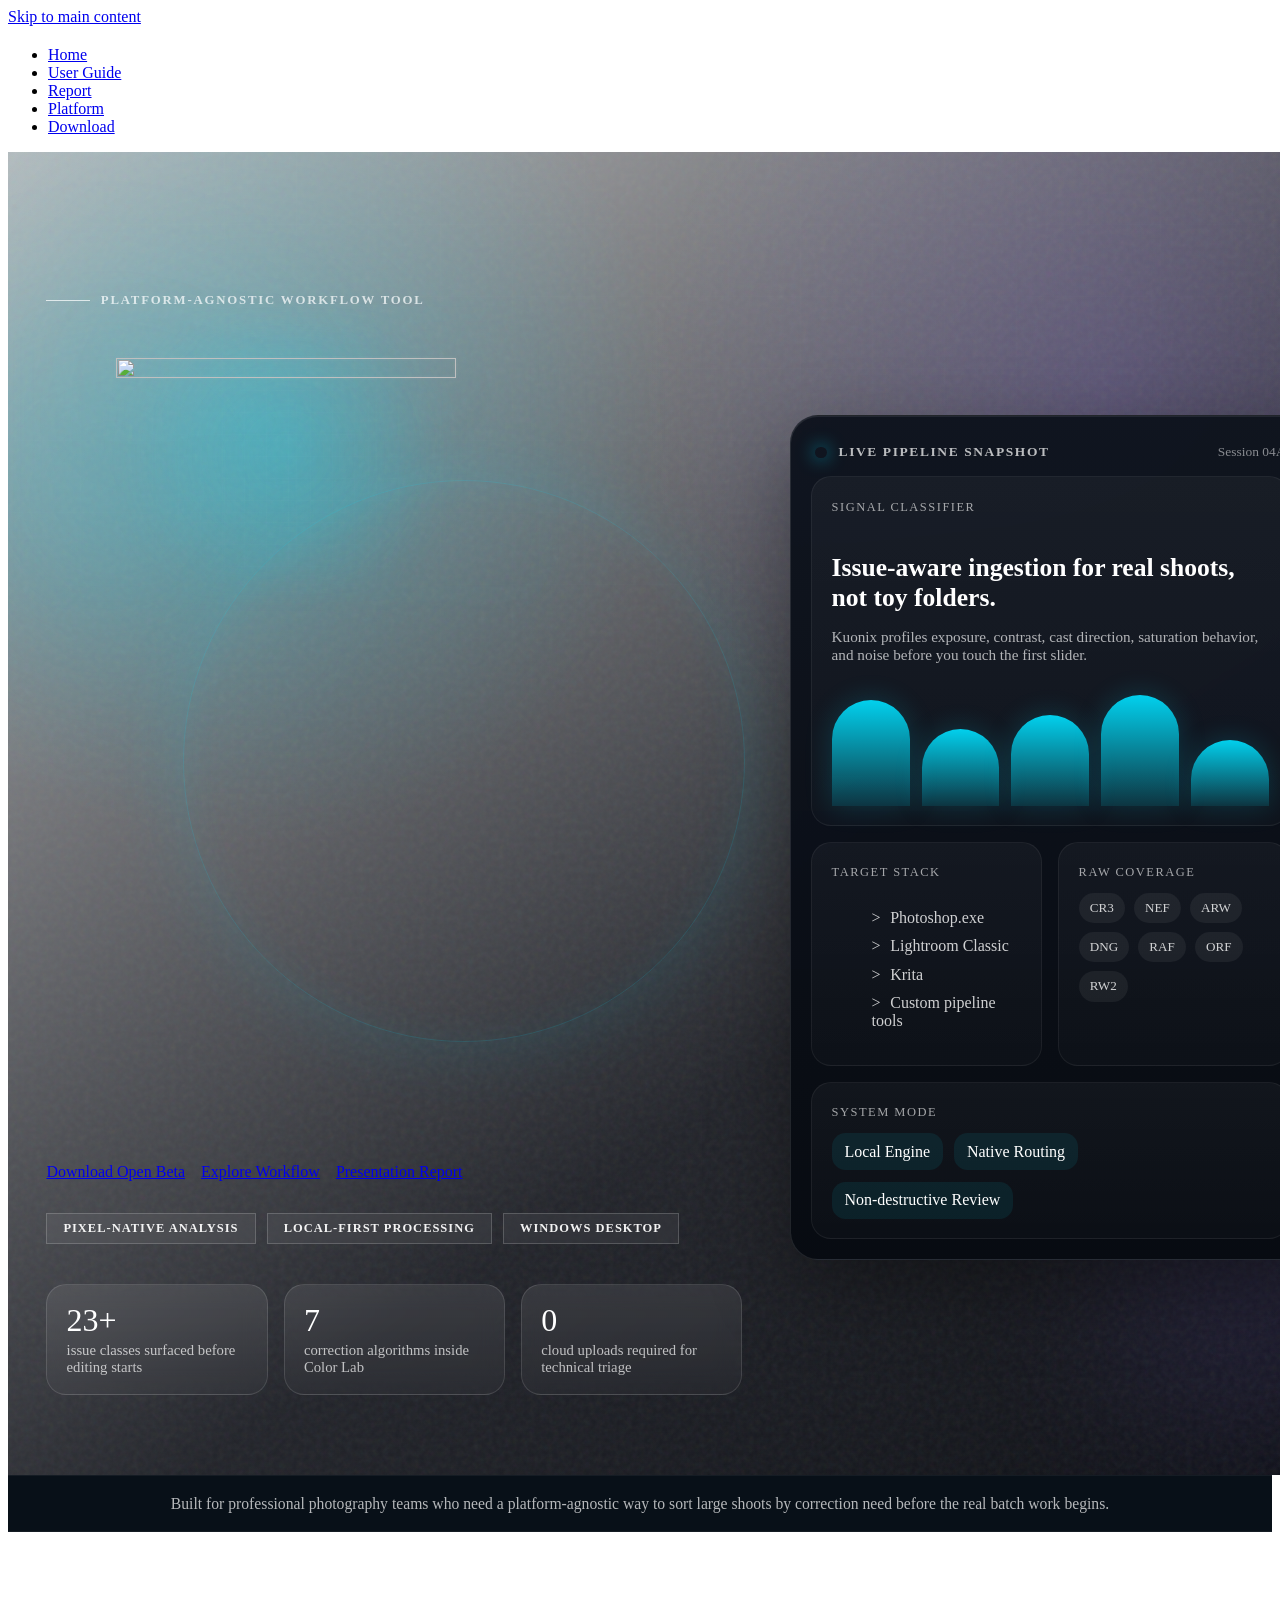
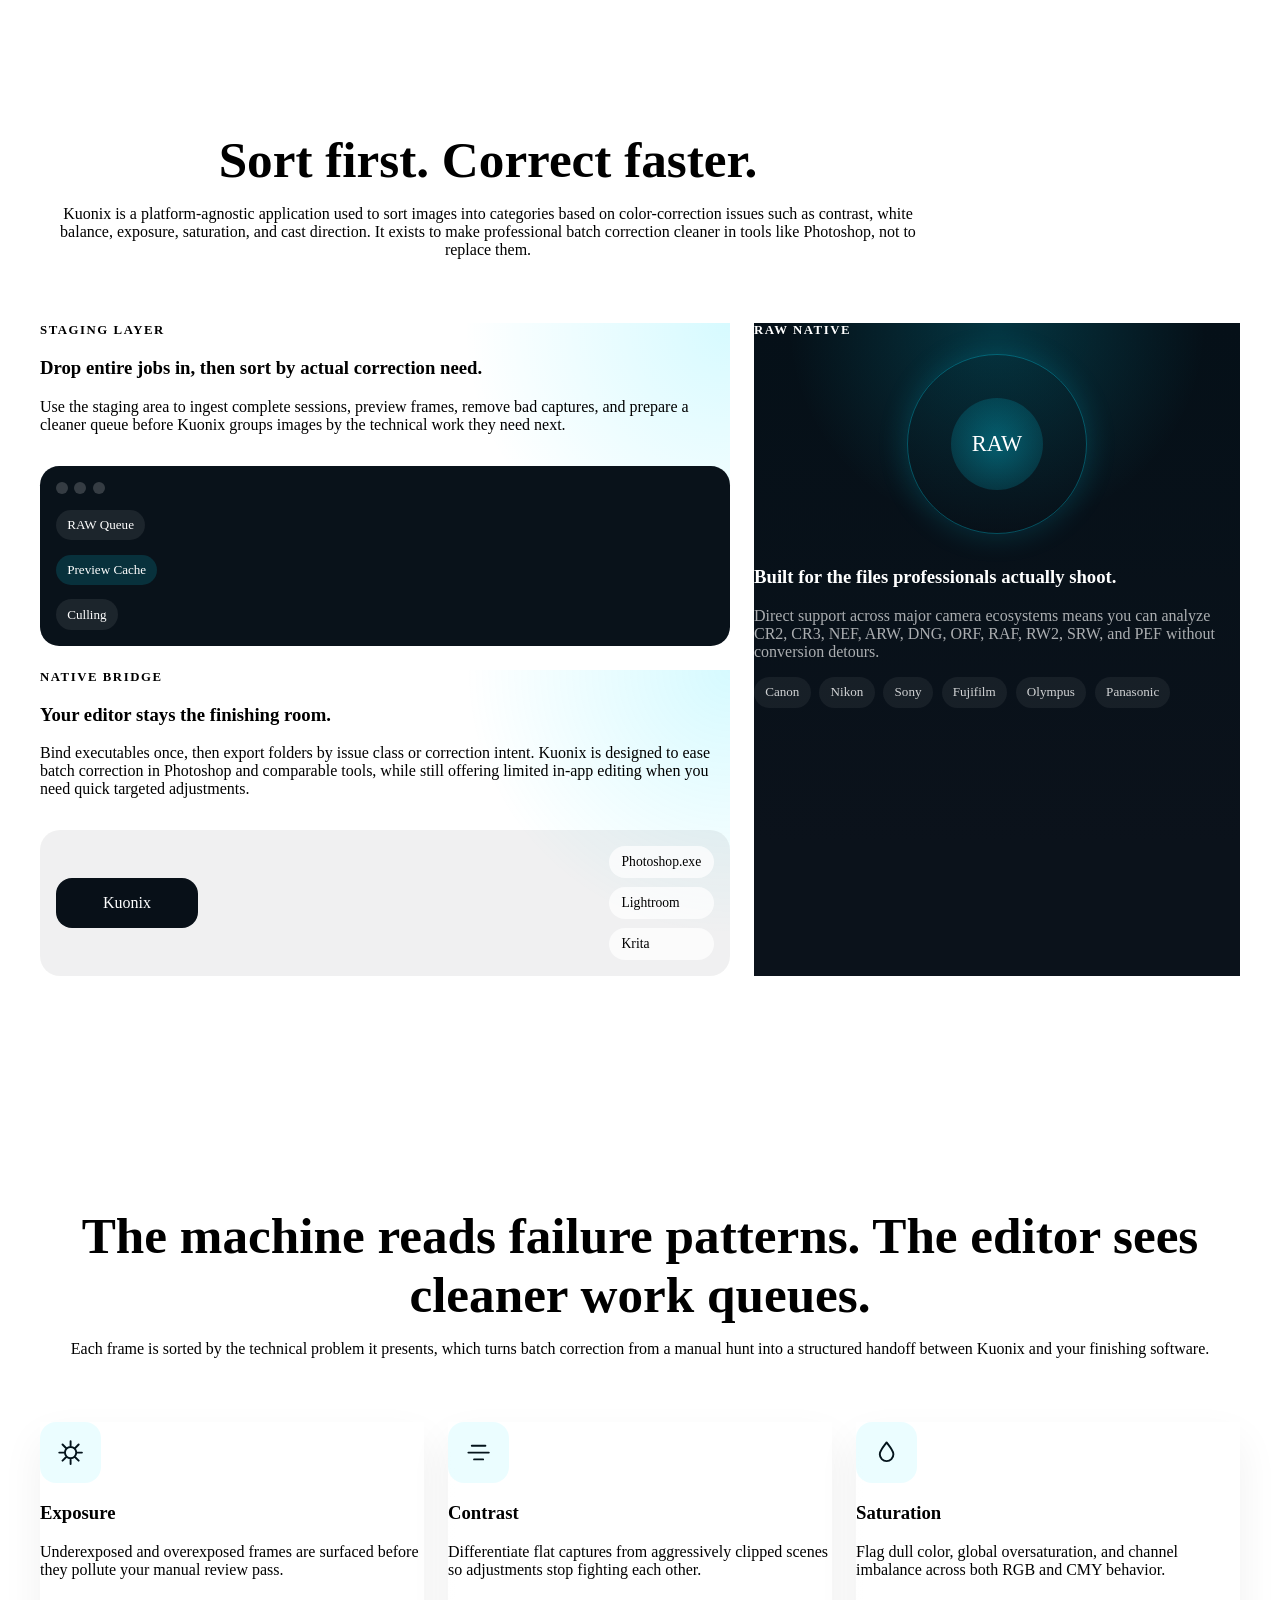
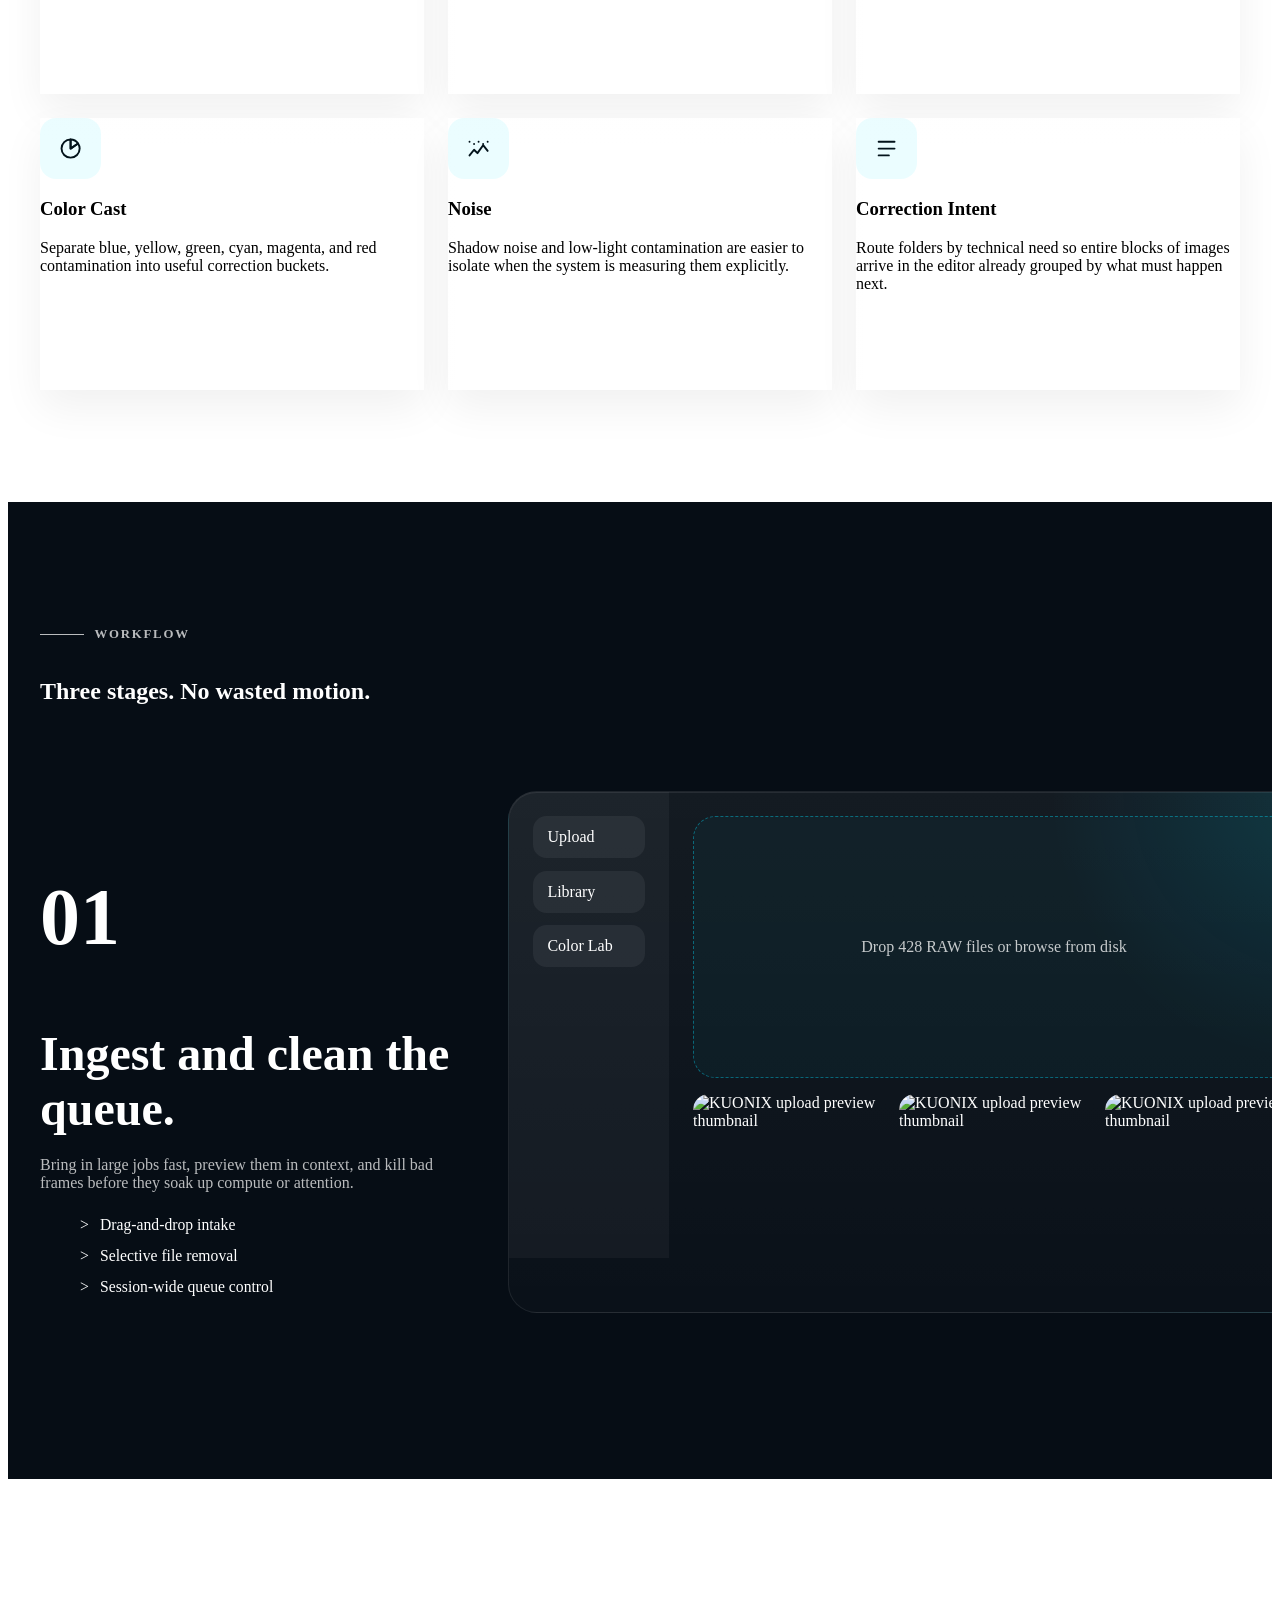
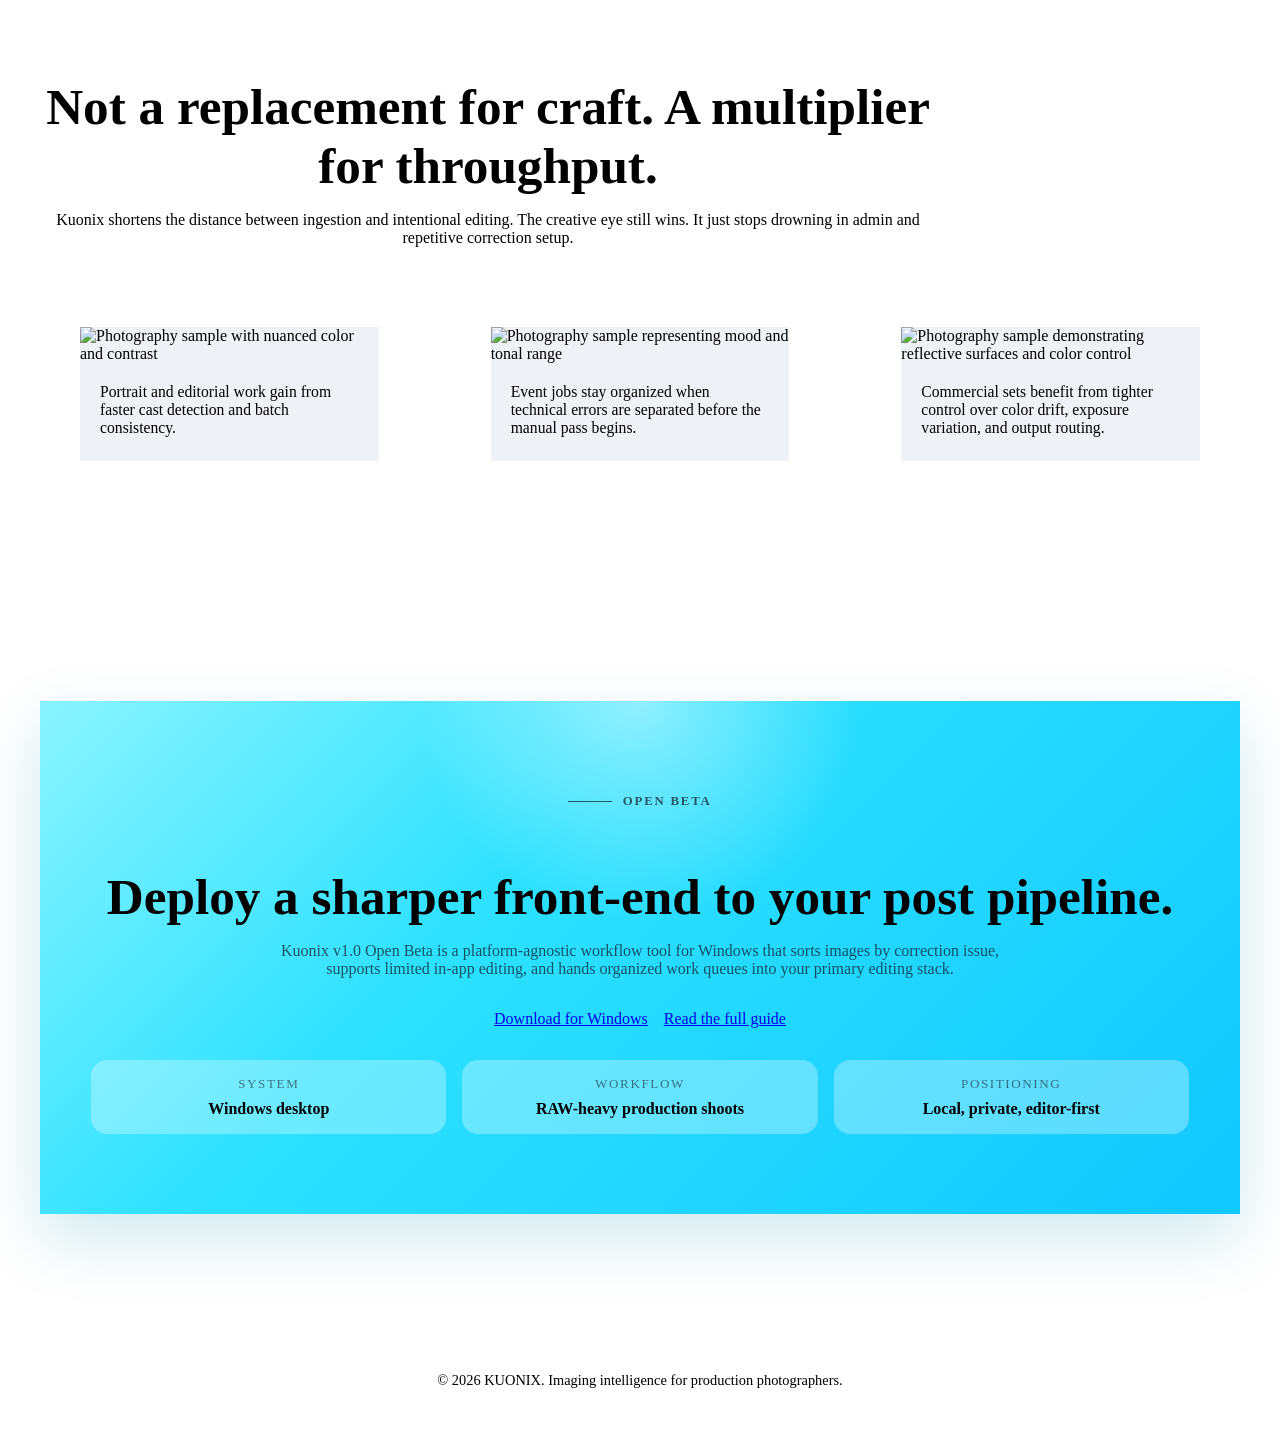
==== commit a0a6025f: "Add demo day presentation page" ====
--- a/index.html
+++ b/index.html
@@ -83,6 +83,7 @@
         <ul class="nav-links" role="list">
             <li><a href="index.html" class="nav-link" aria-current="page">Home</a></li>
             <li><a href="guide.html" class="nav-link">User Guide</a></li>
+            <li><a href="report.html" class="nav-link">Report</a></li>
             <li><a href="#platform" class="nav-link">Platform</a></li>
             <li><a href="#download" class="nav-link">Download</a></li>
         </ul>
@@ -131,6 +132,7 @@
                 <div class="hero-actions">
                     <a href="#download" class="btn btn--primary btn--lg">Download Open Beta</a>
                     <a href="guide.html" class="btn btn--secondary btn--lg">Explore Workflow</a>
+                    <a href="report.html" class="btn btn--ghost-dark btn--lg">Presentation Report</a>
                 </div>
                 <p class="hero-tagline">
                     <span class="hero-pill">Pixel-native analysis</span>
--- a/assets/css/layouts.css
+++ b/assets/css/layouts.css
@@ -1367,6 +1367,231 @@
     gap: 1rem;
 }
 
+/* ===== REPORT ===== */
+.report-page {
+    background:
+        radial-gradient(circle at top left, rgba(0, 224, 255, 0.08), transparent 24%),
+        radial-gradient(circle at top right, rgba(17, 17, 17, 0.06), transparent 24%),
+        linear-gradient(180deg, #edf2f6 0%, #f8fbfc 38%, #edf1f4 100%);
+}
+
+.report-hero::before {
+    background:
+        radial-gradient(circle at 14% 18%, rgba(0, 224, 255, 0.18), transparent 28%),
+        radial-gradient(circle at 78% 16%, rgba(8, 16, 24, 0.14), transparent 24%);
+}
+
+.report-hero__panel {
+    padding: 1.5rem;
+}
+
+.report-snapshot {
+    display: grid;
+    gap: 0.9rem;
+}
+
+.report-snapshot div {
+    padding: 1rem;
+    border-radius: 1rem;
+    background: rgba(255, 255, 255, 0.05);
+}
+
+.report-snapshot strong {
+    display: block;
+    color: white;
+    margin-bottom: 0.35rem;
+}
+
+.report-snapshot span {
+    display: block;
+    color: rgba(255, 255, 255, 0.7);
+    font-size: 0.94rem;
+}
+
+.report-section {
+    background:
+        linear-gradient(180deg, rgba(255, 255, 255, 0.88), rgba(255, 255, 255, 0.78));
+}
+
+.report-feature-grid {
+    margin-top: 1.6rem;
+}
+
+.report-container {
+    align-items: start;
+}
+
+.report-two-column {
+    display: grid;
+    grid-template-columns: repeat(2, minmax(0, 1fr));
+    gap: 1.25rem;
+    margin-top: 1.6rem;
+}
+
+.report-card {
+    padding: 1.35rem;
+    border-radius: 1.2rem;
+    background: rgba(0, 0, 0, 0.03);
+}
+
+.report-card--accent {
+    background: linear-gradient(135deg, rgba(0, 224, 255, 0.12), rgba(255, 255, 255, 0.96));
+}
+
+.report-card h4 {
+    margin-bottom: 0.75rem;
+}
+
+.report-list {
+    display: grid;
+    gap: 0.8rem;
+    list-style: none;
+}
+
+.report-list li {
+    position: relative;
+    padding-left: 1rem;
+    color: var(--text-muted);
+}
+
+.report-list li::before {
+    content: '';
+    position: absolute;
+    top: 0.7rem;
+    left: 0;
+    width: 0.45rem;
+    height: 0.45rem;
+    border-radius: 50%;
+    background: var(--accent-cyan);
+    box-shadow: 0 0 18px rgba(0, 224, 255, 0.32);
+}
+
+.report-bullets {
+    margin-top: 1rem;
+    padding-left: 1.2rem;
+    display: grid;
+    gap: 0.9rem;
+}
+
+.report-bullets li {
+    color: var(--text-muted);
+    font-size: 1.02rem;
+}
+
+.report-bullets--compact {
+    margin-top: 0;
+    gap: 0.75rem;
+}
+
+.report-timeline {
+    display: grid;
+    gap: 1rem;
+    margin: 1.75rem 0;
+}
+
+.report-timeline__item {
+    padding: 1.15rem 1.2rem;
+    border-left: 3px solid rgba(0, 224, 255, 0.55);
+    border-radius: 0 1rem 1rem 0;
+    background: rgba(0, 0, 0, 0.03);
+}
+
+.report-timeline__item strong {
+    display: block;
+    color: var(--text-main);
+    margin-bottom: 0.3rem;
+}
+
+.report-timeline__item span {
+    color: var(--text-muted);
+}
+
+.report-migration-grid {
+    margin-top: 1.6rem;
+}
+
+.report-challenges-grid {
+    margin-top: 1.6rem;
+}
+
+.report-outcomes-grid .algorithm-card {
+    background: rgba(0, 0, 0, 0.03);
+}
+
+.nav-link--button {
+    border: 0;
+    background: transparent;
+    padding: 0;
+    font: inherit;
+}
+
+.present-toolbar {
+    position: fixed;
+    right: 1.25rem;
+    bottom: 1.25rem;
+    z-index: 120;
+    display: none;
+    gap: 0.75rem;
+    padding: 0.75rem;
+    border-radius: 999px;
+    background: rgba(10, 16, 24, 0.82);
+    box-shadow: 0 20px 40px rgba(0, 0, 0, 0.22);
+    backdrop-filter: blur(14px);
+}
+
+.report-page.present-mode {
+    background: #e9eff4;
+}
+
+.report-page.present-mode nav,
+.report-page.present-mode .guide-sidebar,
+.report-page.present-mode .site-footer {
+    display: none;
+}
+
+.report-page.present-mode .present-toolbar {
+    display: flex;
+}
+
+.report-page.present-mode .report-deck {
+    scroll-snap-type: y mandatory;
+}
+
+.report-page.present-mode .report-container {
+    grid-template-columns: 1fr;
+    padding: 0;
+    max-width: none;
+}
+
+.report-page.present-mode .guide-content {
+    gap: 0;
+}
+
+.report-page.present-mode .report-slide,
+.report-page.present-mode .report-hero {
+    min-height: 100vh;
+    min-height: 100dvh;
+    scroll-snap-align: start;
+    padding: 6rem 3rem 3rem;
+    display: grid;
+    align-items: center;
+}
+
+.report-page.present-mode .report-hero {
+    grid-template-columns: minmax(0, 1fr) minmax(320px, 420px);
+}
+
+.report-page.present-mode .content-section {
+    max-width: 1200px;
+    margin: 0 auto;
+    width: 100%;
+}
+
+.report-page.present-mode .subsection {
+    padding: 2.75rem;
+    box-shadow: 0 24px 60px rgba(0, 0, 0, 0.08);
+}
+
 /* ===== RESPONSIVE ===== */
 @media (prefers-reduced-motion: reduce) {
     .hero-orb,
@@ -1439,6 +1664,19 @@
 @media (max-width: 768px) {
     .hero-section {
         padding: 7rem 1.25rem 4rem;
+    }
+
+    .report-two-column {
+        grid-template-columns: 1fr;
+    }
+
+    .report-page.present-mode .report-slide,
+    .report-page.present-mode .report-hero {
+        padding: 5.5rem 1.25rem 2rem;
+    }
+
+    .report-page.present-mode .report-hero {
+        grid-template-columns: 1fr;
     }
 
     .hero-mark {
